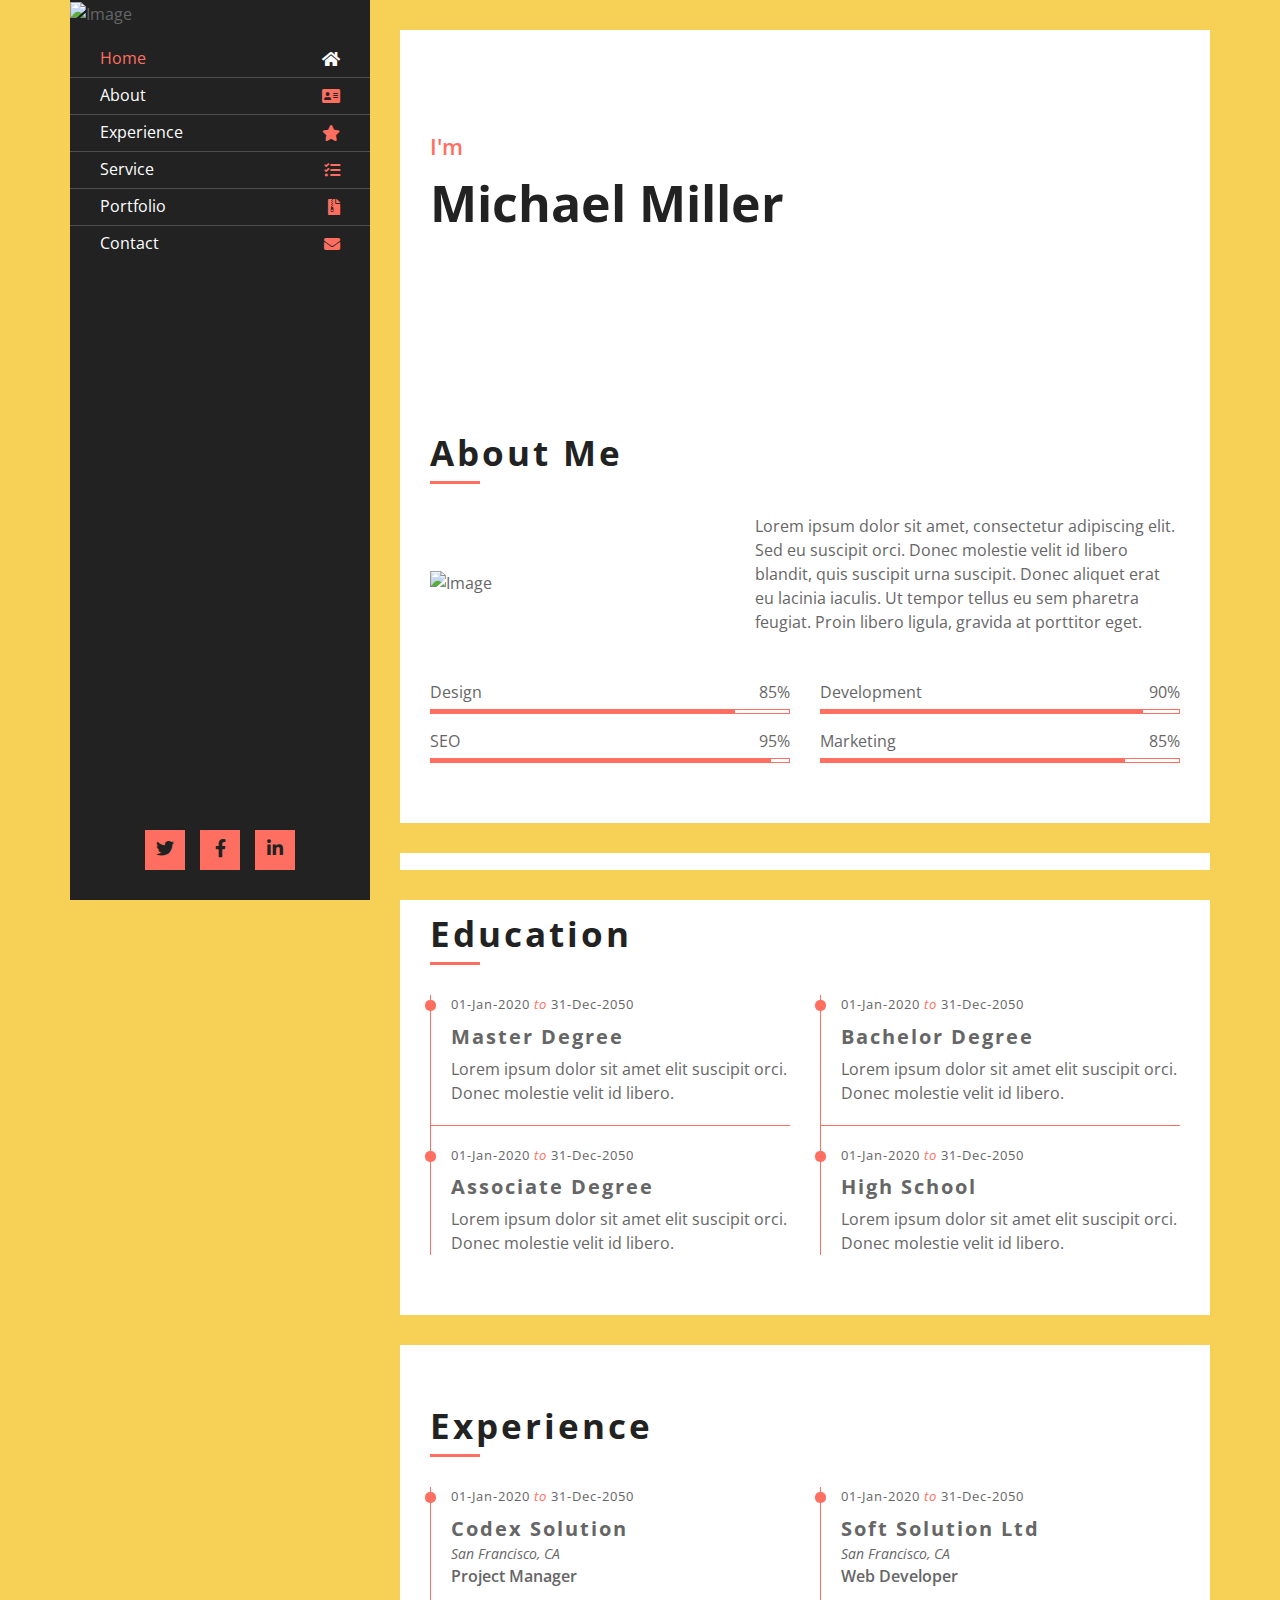
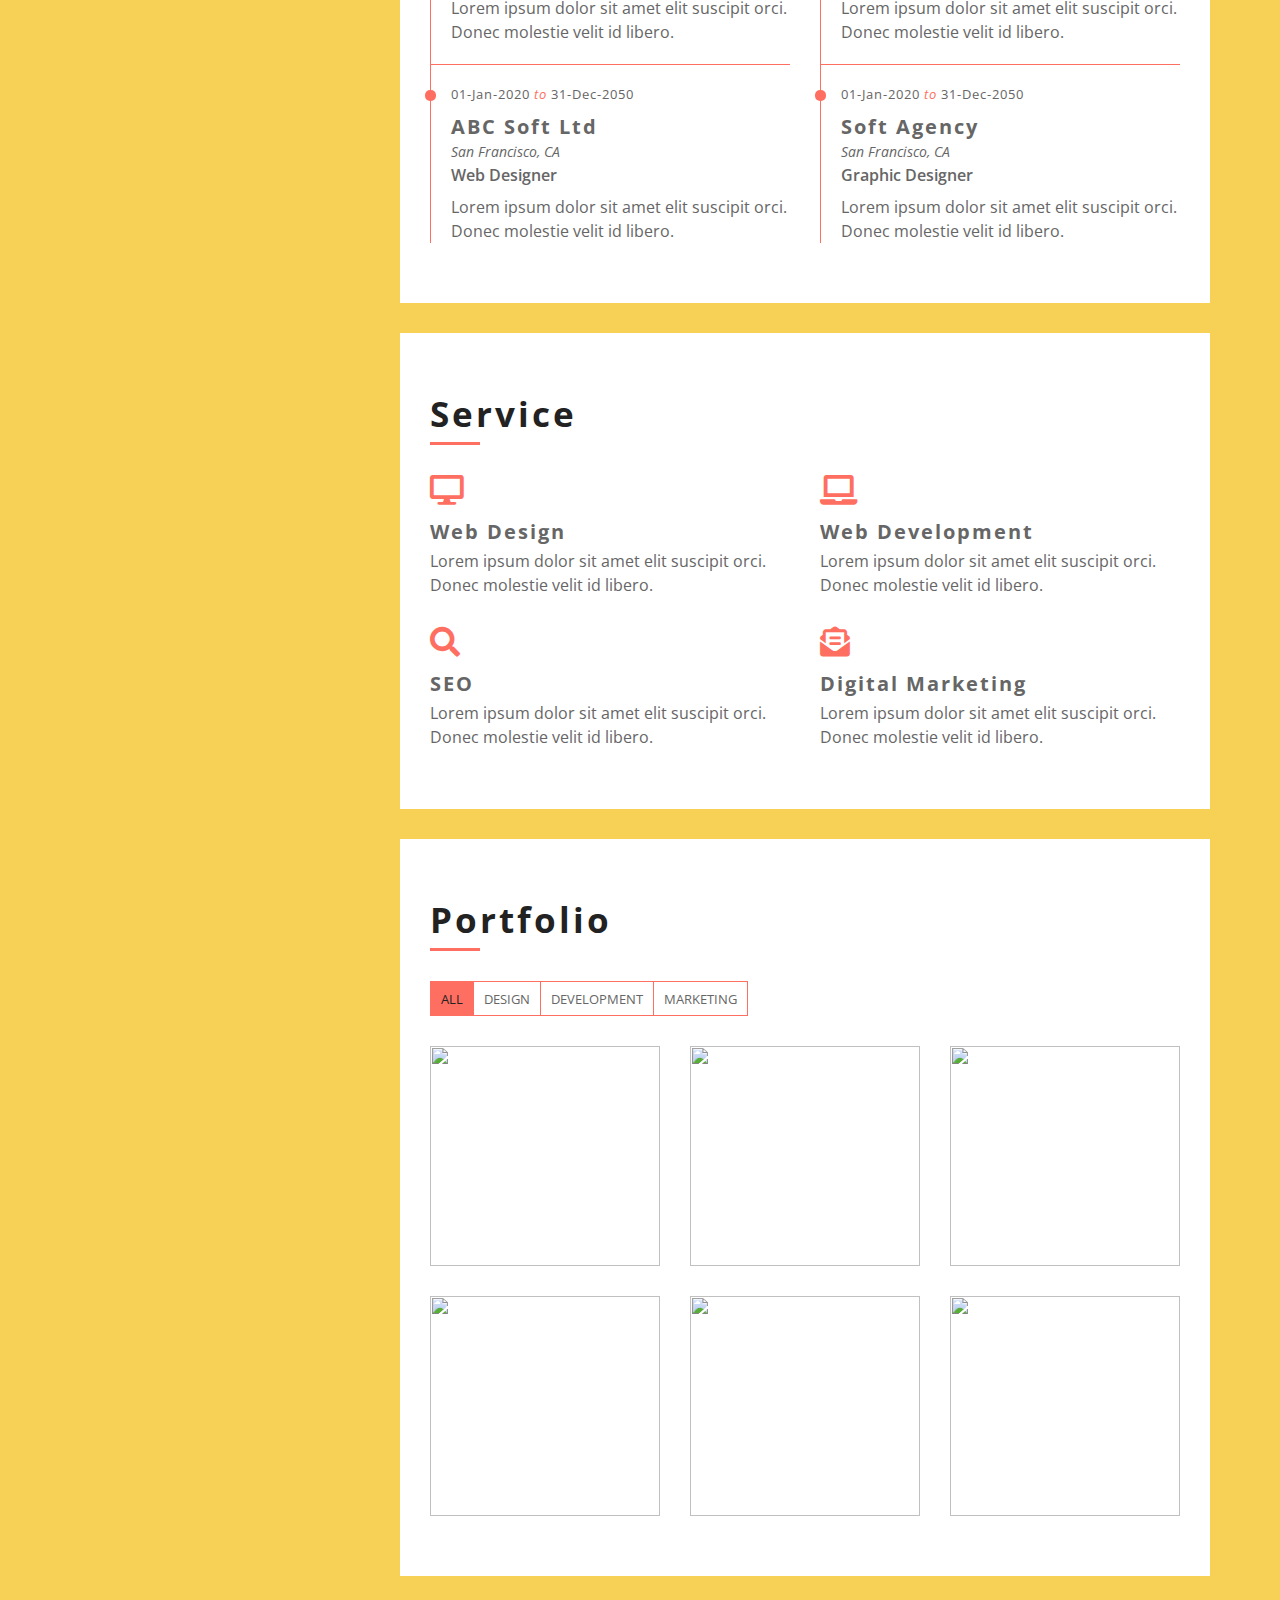
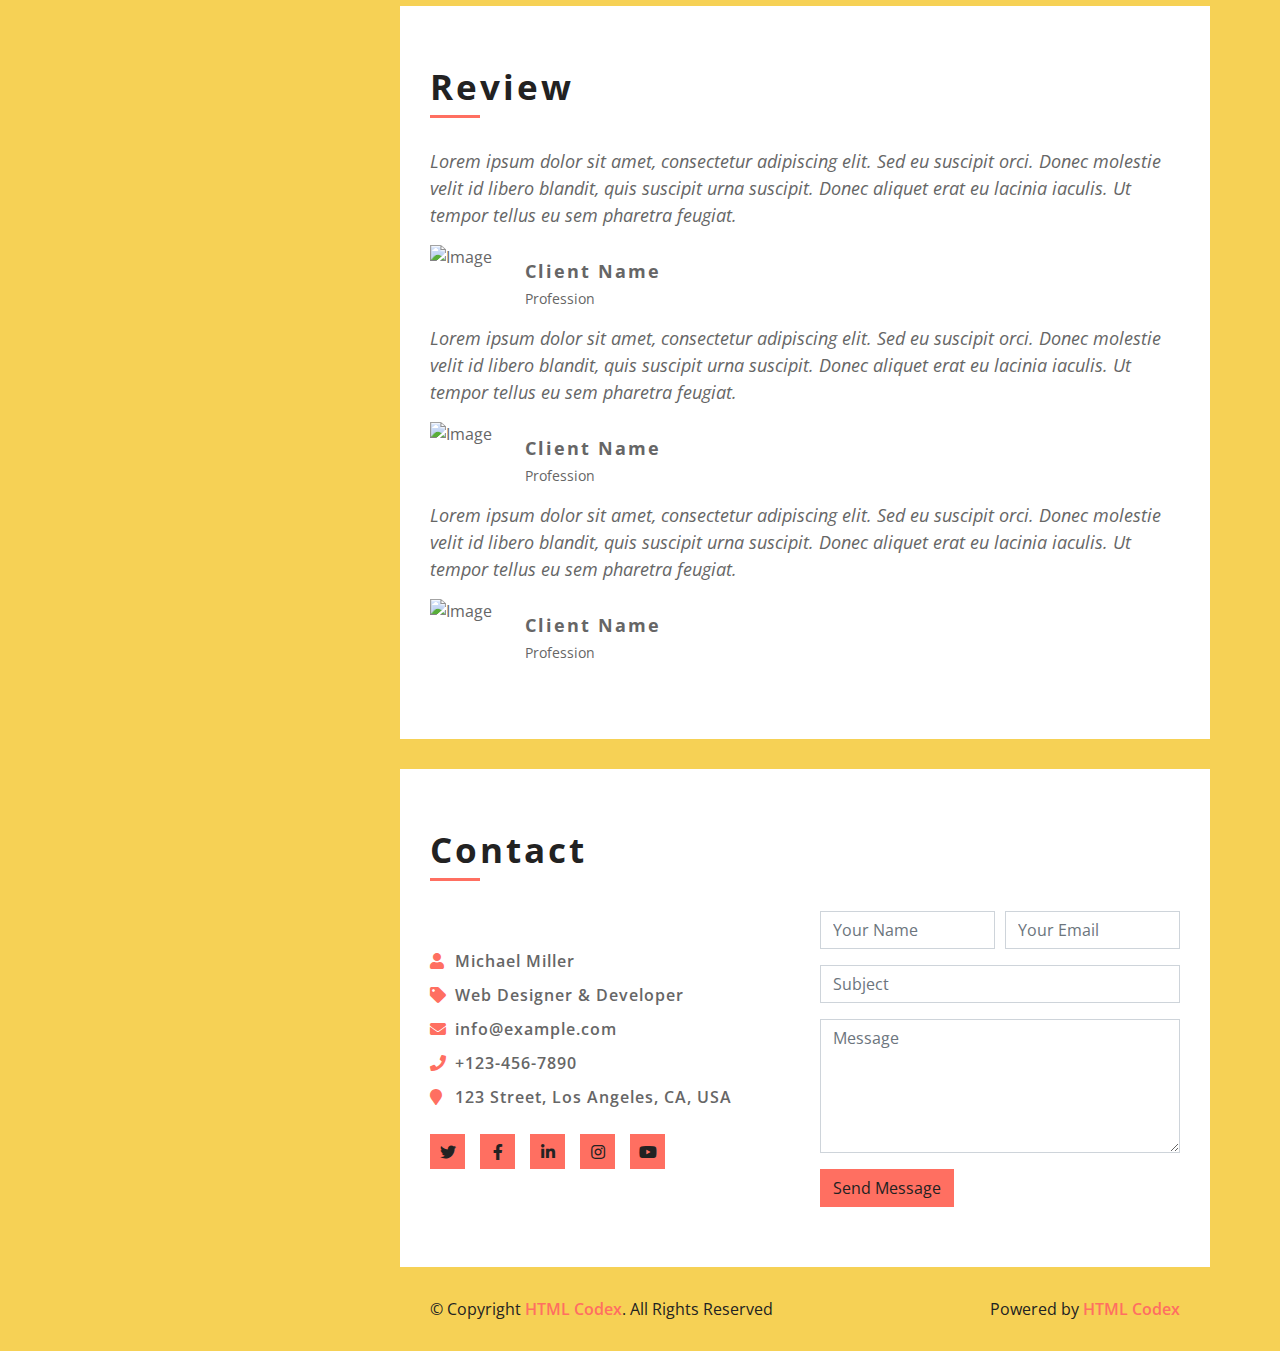
==== index.html @ 8b00ab57 "Portfolio" ====
<!DOCTYPE html>
<html lang="en">
    <head>
        <meta charset="utf-8">
        <title>Resume Website Template Free Download</title>
        <meta content="width=device-width, initial-scale=1.0" name="viewport">
        <meta content="Resume Website Template Free Download" name="keywords">
        <meta content="Resume Website Template Free Download" name="description">

        <!-- Favicon -->
        <link href="img/favicon.ico" rel="icon">

        <!-- Google Fonts -->
        <link href="https://fonts.googleapis.com/css2?family=Open+Sans:300;400;600;700;800&display=swap" rel="stylesheet">

        <!-- CSS Libraries -->
        <link href="https://stackpath.bootstrapcdn.com/bootstrap/4.4.1/css/bootstrap.min.css" rel="stylesheet">
        <link href="https://cdnjs.cloudflare.com/ajax/libs/font-awesome/5.10.0/css/all.min.css" rel="stylesheet">
        <link href="lib/slick/slick.css" rel="stylesheet">
        <link href="lib/slick/slick-theme.css" rel="stylesheet">
        <link href="lib/lightbox/css/lightbox.min.css" rel="stylesheet">

        <!-- Template Stylesheet -->
        <link href="portfolio.css" rel="stylesheet">
    </head>

    <body data-spy="scroll" data-target=".navbar" data-offset="51">
        <div class="wrapper">
            <div class="sidebar">
                <div class="sidebar-header">
                    <img src="img/profile.jpg" alt="Image">
                </div>
                <div class="sidebar-content">
                    <nav class="navbar navbar-expand-md bg-dark navbar-dark">
                        <a href="#" class="navbar-brand">Navigation</a>
                        <button type="button" class="navbar-toggler" data-toggle="collapse" data-target="#navbarCollapse">
                            <span class="navbar-toggler-icon"></span>
                        </button>
                        <div class="collapse navbar-collapse" id="navbarCollapse">
                            <ul class="nav navbar-nav">
                                <li class="nav-item">
                                    <a class="nav-link" href="#header">Home<i class="fa fa-home"></i></a>
                                </li>
                                <li class="nav-item">
                                    <a class="nav-link" href="#about">About<i class="fa fa-address-card"></i></a>
                                </li>
                                <li class="nav-item">
                                    <a class="nav-link" href="#experience">Experience<i class="fa fa-star"></i></a>
                                </li>
                                <li class="nav-item">
                                    <a class="nav-link" href="#service">Service<i class="fa fa-tasks"></i></a>
                                </li>
                                <li class="nav-item">
                                    <a class="nav-link" href="#portfolio">Portfolio<i class="fa fa-file-archive"></i></a>
                                </li>
                                <li class="nav-item">
                                    <a class="nav-link" href="#contact">Contact<i class="fa fa-envelope"></i></a>
                                </li>
                            </ul>
                        </div>
                    </nav>
                </div>
                <div class="sidebar-footer">
                    <a href="#"><i class="fab fa-twitter"></i></a>
                    <a href="#"><i class="fab fa-facebook-f"></i></a>
                    <a href="#"><i class="fab fa-linkedin-in"></i></a>
                </div>
            </div>
            <div class="content">
                <!-- Header Start -->
                <div class="header" id="header">
                    <div class="content-inner">
                        <p>I'm</p>
                        <h1>Michael Miller</h1>
                        <h2></h2>
                        <div class="typed-text">Web Designer, Web Developer, Front End Developer, Apps Developer, Graphic Designer</div>
                    </div>
                </div>
                <!-- Header End -->
                
                <!-- Large Button Start -->
              
                <!-- Large Button End -->
                
                <!-- About Start -->
                <div class="about" id="about">
                    <div class="content-inner">
                        <div class="content-header">
                            <h2>About Me</h2>
                        </div>
                        <div class="row align-items-center">
                            <div class="col-md-6 col-lg-5">
                                <img src="img/about.jpg" alt="Image">
                            </div>
                            <div class="col-md-6 col-lg-7">
                                <p>
                                    Lorem ipsum dolor sit amet, consectetur adipiscing elit. Sed eu suscipit orci. Donec molestie velit id libero blandit, quis suscipit urna suscipit. Donec aliquet erat eu lacinia iaculis. Ut tempor tellus eu sem pharetra feugiat. Proin libero ligula, gravida at porttitor eget.
                                </p>
                            </div>
                        </div>
                        <div class="row">
                            <div class="col-md-6">
                                <div class="skills">
                                    <div class="skill-name">
    <p>Design</p><p>85%</p>
</div>
<div class="progress">
    <div class="progress-bar" role="progressbar" aria-valuenow="85" aria-valuemin="0" aria-valuemax="100" style="width: 85%"></div>
</div>
<div class="skill-name">
    <p>SEO</p><p>95%</p>
</div>
<div class="progress">
    <div class="progress-bar" role="progressbar" aria-valuenow="95" aria-valuemin="0" aria-valuemax="100" style="width: 95%"></div>
</div>
                                </div>
                            </div>
                            <div class="col-md-6">
                                <div class="skills">
                                    <div class="skill-name">
    <p>Development</p><p>90%</p>
</div>
<div class="progress">
    <div class="progress-bar" role="progressbar" aria-valuenow="90" aria-valuemin="0" aria-valuemax="100" style="width: 90%"></div>
</div>
<div class="skill-name">
    <p>Marketing</p><p>85%</p>
</div>
<div class="progress">
    <div class="progress-bar" role="progressbar" aria-valuenow="85" aria-valuemin="0" aria-valuemax="100" style="width: 85%"></div>
</div>
                                </div>
                            </div>
                        </div>
                    </div>
                </div>
                <!-- About End -->
                
                <!-- Education Start -->
                <div class="education" id="education">
                    <div class="content-inner">
                        <div class="content-header">
                            <h2>Education</h2>
                        </div>
                        <div class="row align-items-center">
                            <div class="col-md-6">
                                <div class="edu-col">
                                    <span>01-Jan-2020 <i>to</i> 31-Dec-2050</span>
                                    <h3>Master Degree</h3>
                                    <p>Lorem ipsum dolor sit amet elit suscipit orci. Donec molestie velit id libero.</p>
                                </div>
                            </div>
                            <div class="col-md-6">
                                <div class="edu-col">
                                    <span>01-Jan-2020 <i>to</i> 31-Dec-2050</span>
                                    <h3>Bachelor Degree</h3>
                                    <p>Lorem ipsum dolor sit amet elit suscipit orci. Donec molestie velit id libero.</p>
                                </div>
                            </div>
                            <div class="col-md-6">
                                <div class="edu-col">
                                    <span>01-Jan-2020 <i>to</i> 31-Dec-2050</span>
                                    <h3>Associate Degree</h3>
                                    <p>Lorem ipsum dolor sit amet elit suscipit orci. Donec molestie velit id libero.</p>
                                </div>
                            </div>
                            <div class="col-md-6">
                                <div class="edu-col">
                                    <span>01-Jan-2020 <i>to</i> 31-Dec-2050</span>
                                    <h3>High School</h3>
                                    <p>Lorem ipsum dolor sit amet elit suscipit orci. Donec molestie velit id libero.</p>
                                </div>
                            </div>
                        </div>
                    </div>
                </div>
                <!-- Education Start -->
                
                <!-- Experience Start -->
                <div class="experience" id="experience">
                    <div class="content-inner">
                        <div class="content-header">
                            <h2>Experience</h2>
                        </div>
                        <div class="row align-items-center">
                            <div class="col-md-6">
                                <div class="exp-col">
                                    <span>01-Jan-2020 <i>to</i> 31-Dec-2050</span>
                                    <h3>Codex Solution</h3>
                                    <h4>San Francisco, CA</h4>
                                    <h5>Project Manager</h5>
                                    <p>Lorem ipsum dolor sit amet elit suscipit orci. Donec molestie velit id libero.</p>
                                </div>
                            </div>
                            <div class="col-md-6">
                                <div class="exp-col">
                                    <span>01-Jan-2020 <i>to</i> 31-Dec-2050</span>
                                    <h3>Soft Solution Ltd</h3>
                                    <h4>San Francisco, CA</h4>
                                    <h5>Web Developer</h5>
                                    <p>Lorem ipsum dolor sit amet elit suscipit orci. Donec molestie velit id libero.</p>
                                </div>
                            </div>
                            <div class="col-md-6">
                                <div class="exp-col">
                                    <span>01-Jan-2020 <i>to</i> 31-Dec-2050</span>
                                    <h3>ABC Soft Ltd</h3>
                                    <h4>San Francisco, CA</h4>
                                    <h5>Web Designer</h5>
                                    <p>Lorem ipsum dolor sit amet elit suscipit orci. Donec molestie velit id libero.</p>
                                </div>
                            </div>
                            <div class="col-md-6">
                                <div class="exp-col">
                                    <span>01-Jan-2020 <i>to</i> 31-Dec-2050</span>
                                    <h3>Soft Agency</h3>
                                    <h4>San Francisco, CA</h4>
                                    <h5>Graphic Designer</h5>
                                    <p>Lorem ipsum dolor sit amet elit suscipit orci. Donec molestie velit id libero.</p>
                                </div>
                            </div>
                        </div>
                    </div>
                </div>
                <!-- Experience Start -->
                
                <!-- Service Start -->
                <div class="service" id="service">
                    <div class="content-inner">
                        <div class="content-header">
                            <h2>Service</h2>
                        </div>
                        <div class="row align-items-center">
                            <div class="col-md-6">
                                <div class="srv-col">
                                    <i class="fa fa-desktop"></i>
                                    <h3>Web Design</h3>
                                    <p>Lorem ipsum dolor sit amet elit suscipit orci. Donec molestie velit id libero.</p>
                                </div>
                            </div>
                            <div class="col-md-6">
                                <div class="srv-col">
                                    <i class="fa fa-laptop"></i>
                                    <h3>Web Development</h3>
                                    <p>Lorem ipsum dolor sit amet elit suscipit orci. Donec molestie velit id libero.</p>
                                </div>
                            </div>
                            <div class="col-md-6">
                                <div class="srv-col">
                                    <i class="fa fa-search"></i>
                                    <h3>SEO</h3>
                                    <p>Lorem ipsum dolor sit amet elit suscipit orci. Donec molestie velit id libero.</p>
                                </div>
                            </div>
                            <div class="col-md-6">
                                <div class="srv-col">
                                    <i class="fa fa-envelope-open-text"></i>
                                    <h3>Digital Marketing</h3>
                                    <p>Lorem ipsum dolor sit amet elit suscipit orci. Donec molestie velit id libero.</p>
                                </div>
                            </div>
                        </div>
                    </div>
                </div>
                <!-- Service Start -->
                
                <!-- Portfolio Start -->
                <div class="portfolio" id="portfolio">
                    <div class="content-inner">
                        <div class="content-header">
                            <h2>Portfolio</h2>
                        </div>
                        <div class="row">
                            <div class="col-lg-12">
                                <ul id="portfolio-flters">
                                    <li data-filter="*" class="filter-active">All</li>
                                    <li data-filter=".web-des">Design</li>
                                    <li data-filter=".web-dev">Development</li>
                                    <li data-filter=".dig-mar">Marketing</li>
                                </ul>
                            </div>
                        </div>
                        <div class="row portfolio-container">
                            <div class="col-lg-4 col-md-6 portfolio-item web-des">
                                <div class="portfolio-wrap">
                                    <figure>
                                        <img src="img/portfolio-1.jpg" class="img-fluid" alt="">
                                        <a href="img/portfolio-1.jpg" data-lightbox="portfolio" data-title="Project Name" class="link-preview" title="Preview"><i class="fa fa-eye"></i></a>
                                        <a href="#" class="link-details" title="More Details"><i class="fa fa-link"></i></a>
                                        <a class="portfolio-title" href="#">Project Name <span>Web Design</span></a>
                                    </figure>
                                </div>
                            </div>

                            <div class="col-lg-4 col-md-6 portfolio-item web-des">
                                <div class="portfolio-wrap">
                                    <figure>
                                        <img src="img/portfolio-2.jpg" class="img-fluid" alt="">
                                        <a href="img/portfolio-2.jpg" class="link-preview" data-lightbox="portfolio" data-title="Project Name" title="Preview"><i class="fa fa-eye"></i></a>
                                        <a href="#" class="link-details" title="More Details"><i class="fa fa-link"></i></a>
                                        <a class="portfolio-title" href="#">Project Name <span>Web Design</span></a>
                                    </figure>
                                </div>
                            </div>

                            <div class="col-lg-4 col-md-6 portfolio-item web-dev">
                                <div class="portfolio-wrap">
                                    <figure>
                                        <img src="img/portfolio-3.jpg" class="img-fluid" alt="">
                                        <a href="img/portfolio-3.jpg" class="link-preview" data-lightbox="portfolio" data-title="Project Name" title="Preview"><i class="fa fa-eye"></i></a>
                                        <a href="#" class="link-details" title="More Details"><i class="fa fa-link"></i></a>
                                        <a class="portfolio-title" href="#">Project Name <span>Web Development</span></a>
                                    </figure>
                                </div>
                            </div>

                            <div class="col-lg-4 col-md-6 portfolio-item web-dev">
                                <div class="portfolio-wrap">
                                    <figure>
                                        <img src="img/portfolio-4.jpg" class="img-fluid" alt="">
                                        <a href="img/portfolio-4.jpg" class="link-preview" data-lightbox="portfolio" data-title="Project Name" title="Preview"><i class="fa fa-eye"></i></a>
                                        <a href="#" class="link-details" title="More Details"><i class="fa fa-link"></i></a>
                                        <a class="portfolio-title" href="#">Project Name <span>Web Development</span></a>
                                    </figure>
                                </div>
                            </div>

                            <div class="col-lg-4 col-md-6 portfolio-item dig-mar">
                                <div class="portfolio-wrap">
                                    <figure>
                                        <img src="img/portfolio-5.jpg" class="img-fluid" alt="">
                                        <a href="img/portfolio-5.jpg" class="link-preview" data-lightbox="portfolio" data-title="Project Name" title="Preview"><i class="fa fa-eye"></i></a>
                                        <a href="#" class="link-details" title="More Details"><i class="fa fa-link"></i></a>
                                        <a class="portfolio-title" href="#">Project Name <span>Digital Marketing</span></a>
                                    </figure>
                                </div>
                            </div>

                            <div class="col-lg-4 col-md-6 portfolio-item dig-mar">
                                <div class="portfolio-wrap">
                                    <figure>
                                        <img src="img/portfolio-6.jpg" class="img-fluid" alt="">
                                        <a href="img/portfolio-6.jpg" class="link-preview" data-lightbox="portfolio" data-title="Project Name" title="Preview"><i class="fa fa-eye"></i></a>
                                        <a href="#" class="link-details" title="More Details"><i class="fa fa-link"></i></a>
                                        <a class="portfolio-title" href="#">Project Name <span>Digital Marketing</span></a>
                                    </figure>
                                </div>
                            </div>
                        </div>
                    </div>
                </div>
                <!-- Portfolio Start -->
                
                <!-- Review Start -->
                <div class="review" id="review">
                    <div class="content-inner">
                        <div class="content-header">
                            <h2>Review</h2>
                        </div>
                        <div class="row align-items-center review-slider">
                            <div class="col-md-12">
                                <div class="review-slider-item">
                                    <div class="review-text">
                                        <p>
                                            Lorem ipsum dolor sit amet, consectetur adipiscing elit. Sed eu suscipit orci. Donec molestie velit id libero blandit, quis suscipit urna suscipit. Donec aliquet erat eu lacinia iaculis. Ut tempor tellus eu sem pharetra feugiat.
                                        </p>
                                    </div>
                                    <div class="review-img">
                                        <img src="img/review-1.jpg" alt="Image">
                                        <div class="review-name">
                                            <h3>Client Name</h3>
                                            <p>Profession</p>
                                        </div>
                                    </div>
                                </div>
                            </div>
                            <div class="col-md-12">
                                <div class="review-slider-item">
                                    <div class="review-text">
                                        <p>
                                            Lorem ipsum dolor sit amet, consectetur adipiscing elit. Sed eu suscipit orci. Donec molestie velit id libero blandit, quis suscipit urna suscipit. Donec aliquet erat eu lacinia iaculis. Ut tempor tellus eu sem pharetra feugiat.
                                        </p>
                                    </div>
                                    <div class="review-img">
                                        <img src="img/review-2.jpg" alt="Image">
                                        <div class="review-name">
                                            <h3>Client Name</h3>
                                            <p>Profession</p>
                                        </div>
                                    </div>
                                </div>
                            </div>
                            <div class="col-md-12">
                                <div class="review-slider-item">
                                    <div class="review-text">
                                        <p>
                                            Lorem ipsum dolor sit amet, consectetur adipiscing elit. Sed eu suscipit orci. Donec molestie velit id libero blandit, quis suscipit urna suscipit. Donec aliquet erat eu lacinia iaculis. Ut tempor tellus eu sem pharetra feugiat.
                                        </p>
                                    </div>
                                    <div class="review-img">
                                        <img src="img/review-3.jpg" alt="Image">
                                        <div class="review-name">
                                            <h3>Client Name</h3>
                                            <p>Profession</p>
                                        </div>
                                    </div>
                                </div>
                            </div>
                        </div>
                    </div>
                </div>
                <!-- Review End -->
                
                <!-- Contact Start -->
                <div class="contact" id="contact">
                    <div class="content-inner">
                        <div class="content-header">
                            <h2>Contact</h2>
                        </div>
                        <div class="row align-items-center">
                            <div class="col-md-6">
                                <div class="contact-info">
                                    <p><i class="fa fa-user"></i>Michael Miller</p>
                                    <p><i class="fa fa-tag"></i>Web Designer & Developer</p>
                                    <p><i class="fa fa-envelope"></i><a href="mailto:info@example.com">info@example.com</a></p>
                                    <p><i class="fa fa-phone"></i><a href="tel:+1234567890">+123-456-7890</a></p>
                                    <p><i class="fa fa-map-marker"></i>123 Street, Los Angeles, CA, USA</p>
                                    <div class="social">
                                        <a class="btn" href=""><i class="fab fa-twitter"></i></a>
                                        <a class="btn" href=""><i class="fab fa-facebook-f"></i></a>
                                        <a class="btn" href=""><i class="fab fa-linkedin-in"></i></a>
                                        <a class="btn" href=""><i class="fab fa-instagram"></i></a>
                                        <a class="btn" href=""><i class="fab fa-youtube"></i></a>
                                    </div>
                                </div>
                            </div>
                            <div class="col-md-6">
                                <div class="form">
                                    <form>
                                        <div class="form-row">
                                            <div class="form-group col-md-6">
                                                <input type="text" class="form-control" placeholder="Your Name" />
                                            </div>
                                            <div class="form-group col-md-6">
                                                <input type="email" class="form-control" placeholder="Your Email" />
                                            </div>
                                        </div>
                                        <div class="form-group">
                                            <input type="text" class="form-control" placeholder="Subject" />
                                        </div>
                                        <div class="form-group">
                                            <textarea class="form-control" rows="5" placeholder="Message"></textarea>
                                        </div>
                                        <div><button class="btn" type="submit">Send Message</button></div>
                                    </form>
                                </div>
                            </div>
                        </div>
                    </div>
                </div>
                <!-- Contact End -->
                
                <!-- Footer Start -->
                <div class="footer">
                    <div class="content-inner">
                        <div class="row align-items-center">
                            <div class="col-md-6">
                                <p>&copy; Copyright <a href="https://htmlcodex.com">HTML Codex</a>. All Rights Reserved</p>
                            </div>
                            <div class="col-md-6">
                                <p>Powered by <a href="https://htmlcodex.com">HTML Codex</a></p>
                            </div>
                        </div>
                    </div>
                </div>
                <!-- Footer Start -->
            </div>
        </div>
        
        <!-- Back to Top -->
        <a href="#" class="back-to-top"><i class="fa fa-angle-double-up"></i></a>
        
        <!-- JavaScript Libraries -->
        <script src="https://code.jquery.com/jquery-3.4.1.min.js"></script>
        <script src="https://stackpath.bootstrapcdn.com/bootstrap/4.4.1/js/bootstrap.bundle.min.js"></script>
        <script src="lib/easing/easing.min.js"></script>
        <script src="lib/slick/slick.min.js"></script>
        <script src="lib/typed/typed.min.js"></script>
        <script src="lib/waypoints/waypoints.min.js"></script>
        <script src="lib/isotope/isotope.pkgd.min.js"></script>
        <script src="lib/lightbox/js/lightbox.min.js"></script>
        
        <!-- Template Javascript -->
        <script src="portfolio.js"></script>
    </body>
</html>
---- portfolio.css ----
/**********************************/
/********** General CSS ***********/
/**********************************/
body {
    color: #666666;
    background: #F6D155;
    font-family: 'Open Sans', sans-serif;
}

a {
    color: #222222;
    transition: all .3s;
}

a:hover,
a:active,
a:focus {
    color: #FF6F61;
    outline: none;
    text-decoration: none;
}

.btn:focus {
    box-shadow: none;
}


/**********************************/
/****** Layout with Sidebar *******/
/**********************************/
.wrapper {
    position: relative;
    margin: 0 auto;
    width: 100%;
    max-width: 1140px;
}

.wrapper .sidebar {
    position: relative;
    width: 100%;
    float: left;
    background: #222222;
}

.wrapper .content {
    position: relative;
    width: 100%;
    padding: 15px;
    float: left;
    background: #F6D155;
}

.wrapper .sidebar-header,
.wrapper .sidebar-footer {
    display: none;
}

.navbar {
    padding: 15px;
    background: #222222 !important;
}

.navbar-expand-md .navbar-nav .nav-item {
    width: 100%;
    border-top: 1px solid rgba(255, 255, 255, .2);
}

.navbar-expand-md .navbar-nav .nav-item:first-child{
    border-top: none;
}

.navbar-expand-md .navbar-nav .nav-link {
    color: #ffffff;
    padding: 5px 15px 7px 15px;
    transition: all .3s;
}

.navbar-expand-md .navbar-nav .nav-link i {
    color: #FF6F61;
    float: right;
    padding-top: 5px;
    transition: all .3s;
}

.navbar-expand-md .navbar-nav .nav-link:hover,
.navbar-expand-md .navbar-nav .nav-link.active {
    color: #FF6F61;
}

.navbar-expand-md .navbar-nav .nav-link:hover i,
.navbar-expand-md .navbar-nav .nav-link.active i{
    color: #ffffff;
}


.wrapper .sidebar,
.wrapper .content {
    -webkit-transition: margin 200ms ease-out;
    -moz-transition: margin 200ms ease-out;
    -o-transition: margin 200ms ease-out;
    transition: margin 200ms ease-out;
}

@media (min-width: 768px) {
    .wrapper .content {
        padding: 30px 0px 30px 30px;
    }
    
    .wrapper .content::before,
    .wrapper .content::after {
        position: fixed;
        content: "";
        width: 100%;
        height: 30px;
        background: #F6D155;
        z-index: 1;
    }
    
    .wrapper .content::before {
        top: 0;
    }
    
    .wrapper .content::after {
        bottom: 0;
    }
    
    .wrapper .sidebar {
        position: fixed;
        width: 300px;
        height: 100%;
        margin-left: -250px;
        float: left;
        overflow: auto;
        scrollbar-width: thin;
        scrollbar-color: gray;
        z-index: 2;
    }

    .wrapper .sidebar:hover {
        margin-left: 0px;
    }
    
    .wrapper .content {
        position: relative;
        width: calc(100% - 50px);
        margin-left: 50px;
        float: right;
    }
    
    .wrapper .sidebar:hover  .sidebar-header {
        position: relative;
        display: block;
        width: 100%;
    }

    .wrapper .sidebar .sidebar-header img {
        width: 100%;
        height: auto;
    }
    
    .navbar-brand {
        display: none;
    }
    
    .navbar {
        padding: 15px 0;
        flex-direction: column;
    }
    
    .wrapper .sidebar:hover .navbar-expand-md .navbar-nav .nav-link {
        padding: 5px 30px 7px 30px;
    }
    
    .wrapper .sidebar::-webkit-scrollbar {
        width: 7px;
    }

    .wrapper .sidebar::-webkit-scrollbar-track {
        -webkit-box-shadow: inset 0 0 6px rgba(0,0,0,0.1);
    }

    .wrapper .sidebar::-webkit-scrollbar-thumb {
        background-color: darkgrey;
        outline: 1px solid slategrey;
        border-radius: 7px
    }
    
    .navbar-brand {
        display: none;
    }
    
    .sidebar .sidebar-footer {
        width: 300px;
        position: fixed;
        bottom: 0;
        padding: 15px;
        font-size: 0;
        text-align: center;
        background: #222222;
    }
    
    .sidebar .sidebar-footer a {
        display: inline-block;
        width: 40px;
        height: 40px;
        padding: 5px 0;
        margin: 0 15px 15px 0;
        text-align: center;
        font-size: 18px;
        color: #222222;
        background: #FF6F61;
    }
    
    .sidebar .sidebar-footer a:last-child {
        margin-right: 0;
    }
    
    .sidebar .sidebar-footer a:hover {
        color: #FF6F61;
        background: #ffffff;
    }
    
    .sidebar:hover .sidebar-footer {
        display: block;
    }
}

@media (min-width: 992px) {
    .wrapper .sidebar {
        margin: 0;
    }

    .wrapper .content {
        width: calc(100% - 300px);
        margin-left: 300px;
    }

    .sidebar .sidebar-header {
        position: relative;
        display: block;
        width: 100%;
    }
    
    .navbar-expand-md .navbar-nav .nav-link {
        padding: 5px 30px 7px 30px;
    }
    
    .sidebar .sidebar-footer {
        display: block;
    }
}

@media (max-width: 1140px) {
    .wrapper .content {
        padding: 30px;
    }
}

@media (max-width: 576px) {
    .wrapper .content {
        padding: 15px;
    }
}


/**********************************/
/******** Back to Top CSS *********/
/**********************************/
.back-to-top {
    position: fixed;
    display: none;
    width: 30px;
    height: 30px;
    text-align: center;
    line-height: 1;
    font-size: 30px;
    right: 30px;
    bottom: 30px;
    transition: background 0.5s;
    z-index: 11;
}

.back-to-top i {
    color: #222222;
}

.back-to-top i:hover {
    color: #FF6F61;
}

.back-to-top {
    -webkit-animation: action 1s infinite  alternate;
    animation: action 1s infinite  alternate;
}

@-webkit-keyframes action {
    0% { transform: translateY(0); }
    100% { transform: translateY(-15px); }
}

@keyframes action {
    0% { transform: translateY(0); }
    100% { transform: translateY(-15px); }
}


/**********************************/
/*********** Header CSS ***********/
/**********************************/
.header {
    position: relative;
    background: #ffffff;
}

.header .content-inner {
    padding: 100px 30px;
    background: url(../img/profile.png) right bottom no-repeat;
    background-size: contain;
}

.header p {
    color: #FF6F61;
    font-size: 22px;
    font-weight: 600;
    margin-bottom: 10px;
}

.header h1 {
    color: #222222;
    font-size: 50px;
    font-weight: 700;
}

.header h2 {
    display: inline-block;
    margin: 0;
    height: 25px;
    font-size: 25px;
}

.header .typed-text {
    display: none;
}

.header .typed-cursor {
    font-size: 25px;
    font-weight: 300;
    color: #222222;
}

.large-btn .content-inner {
    font-size: 0;
    border-bottom: 30px solid #F6D155;
}

.large-btn .btn {
    position: relative;
    width: 50%;
    padding: 15px 0;
    color: #FF6F61;
    font-size: 20px;
    background: #222222;
    border-radius: 0;
}

.large-btn .btn:last-child {
    color: #222222;
    background: #FF6F61;
}

.large-btn .btn i {
    margin-right: 8px;
}

.large-btn .btn::after {
    position: absolute;
    content: "";
    width: 0;
    height: 100%;
    top: 0;
    left: 0;
    transition: all .3s;
}

.large-btn .btn:hover::after {
    width: 100%;
    background: rgba(255, 255, 255, .1);
}


/**********************************/
/******* Content Header CSS *******/
/**********************************/
.content-header {
    position: relative;
    width: 100%;
    margin-bottom: 30px;
    padding-bottom: 10px;
}

.content-header h2 {
    color: #222222;
    font-size: 35px;
    font-weight: 700;
    letter-spacing: 3px;
    margin: 0;
}

.content-header::after {
    content: '';
    position: absolute;
    display: block;
    width: 50px;
    height: 3px;
    bottom: 0;
    left: 0;
    background: #FF6F61;
}


/**********************************/
/*********** About CSS ************/
/**********************************/
.about {
    position: relative;
    padding: 60px 30px;
    background: #ffffff;
    border-bottom: 30px solid #F6D155;
}


.about img {
    width: 100%;
    height: auto;
}

@media(max-width: 767.98px) {
    .about img {
        margin-bottom: 15px;
    }
}

.about .btn {
    border-radius: 0;
    color: #222222;
    background: #FF6F61;
    transition: all .3s;
}

.about .btn:hover {
    color: #FF6F61;
    background: #222222;
}

.about .skills {
    padding-top: 15px;
}

.about .skill-name {
    margin-top: 15px;
}

.about .skill-name p {
    display: inline-block;
    margin-bottom: 5px;
    font-size: 16px;
    font-weight: 400;
}

.about .skill-name p:last-child {
    float: right;
}

.about .progress {
    height: 5px;
    border: 1px solid #FF6F61;
    border-radius: 0;
    background: #ffffff;
}

.about .progress .progress-bar {
    width: 1px;
    background: #FF6F61;
    border-radius: 0;
    transition: 1s;
}


/**********************************/
/********* Education CSS **********/
/**********************************/
.education {
    position: relative;
    padding: 60px 30px;
    background: #ffffff;
    border-bottom: 30px solid #F6D155;
}

.education .edu-col {
    position: relative;
    width: 100%;
    padding: 20px 0 20px 20px;
    border-left: 1px solid #FF6F61;
    border-bottom: 1px solid #FF6F61;
}

.education .col-md-6:first-child .edu-col {
    padding-top: 0;
}

.education .col-md-6:last-child .edu-col {
    border-bottom: none;
    padding-bottom: 0;
}

@media (min-width: 768px) {
    .education .col-md-6:nth-child(-n+2) .edu-col {
        padding-top: 0;
    }

    .education .col-md-6:last-child .edu-col,
    .education .col-md-6:nth-last-child(2) .edu-col {
        border-bottom: none;
        padding-bottom: 0;
    }
}

.education .edu-col span {
    position: relative;
    display: block;
    font-size: 13px;
    letter-spacing: 1px;
    margin-bottom: 10px;
}

.education .edu-col span::before {
    position: absolute;
    content: "";
    width: 11px;
    height: 11px;
    background: #FF6F61;
    top: 5px;
    left: -26px;
    border-radius: 5px;
}

.education .edu-col span i {
    color: #FF6F61;
}

.education .edu-col h3 {
    font-size: 20px;
    font-weight: 700;
    letter-spacing: 2px;
}

.education .edu-col p {
    margin: 0;
}


/**********************************/
/********* Experience CSS *********/
/**********************************/
.experience {
    position: relative;
    padding: 60px 30px;
    background: #ffffff;
    border-bottom: 30px solid #F6D155;
}

.experience .exp-col {
    position: relative;
    width: 100%;
    padding: 20px 0 20px 20px;
    border-left: 1px solid #FF6F61;
    border-bottom: 1px solid #FF6F61;
}

.experience .col-md-6:first-child .exp-col {
    padding-top: 0;
}

.experience .col-md-6:last-child .exp-col {
    border-bottom: none;
    padding-bottom: 0;
}

@media (min-width: 768px) {
    .experience .col-md-6:nth-child(-n+2) .exp-col {
        padding-top: 0;
    }

    .experience .col-md-6:last-child .exp-col,
    .experience .col-md-6:nth-last-child(2) .exp-col {
        border-bottom: none;
        padding-bottom: 0;
    }
}

.experience .exp-col span {
    position: relative;
    display: block;
    font-size: 13px;
    letter-spacing: 1px;
    margin-bottom: 10px;
}

.experience .exp-col span::before {
    position: absolute;
    content: "";
    width: 11px;
    height: 11px;
    background: #FF6F61;
    top: 5px;
    left: -26px;
    border-radius: 5px;
}

.experience .exp-col span i {
    color: #FF6F61;
}

.experience .exp-col h3 {
    font-size: 20px;
    font-weight: 700;
    letter-spacing: 2px;
    margin-bottom: 5px;
}

.experience .exp-col h4 {
    font-size: 14px;
    font-weight: 400;
    font-style: italic;
    margin-bottom: 5px;
}

.experience .exp-col h5 {
    font-size: 16px;
    font-weight: 600;
    margin-bottom: 10px;
}

.experience .exp-col p {
    margin: 0;
}


/**********************************/
/*********** Service CSS **********/
/**********************************/
.service {
    position: relative;
    padding: 60px 30px 30px 30px;
    background: #ffffff;
    border-bottom: 30px solid #F6D155;
}

.service .srv-col {
    position: relative;
    width: 100%;
    margin-bottom: 30px;
}

.service .srv-col i {
    font-size: 30px;
    color: #FF6F61;
    margin-bottom: 15px;
}

.service .srv-col h3 {
    font-size: 20px;
    font-weight: 700;
    letter-spacing: 2px;
    margin-bottom: 5px;
}

.experience .exp-col h4 {
    font-size: 14px;
    font-weight: 400;
    font-style: italic;
    margin-bottom: 5px;
}

.experience .exp-col h5 {
    font-size: 16px;
    font-weight: 600;
    margin-bottom: 10px;
}

.experience .exp-col p {
    margin: 0;
}


/**********************************/
/********** Portfolio CSS *********/
/**********************************/
.portfolio {
    position: relative;
    padding: 60px 30px 30px 30px;
    background: #ffffff;
    border-bottom: 30px solid #F6D155;
}

.portfolio #portfolio-flters {
    padding: 0;
    margin: -15px 0 30px 0;
    list-style: none;
    font-size: 0;
}

.portfolio #portfolio-flters li {
    cursor: pointer;
    margin: 15px -1px 0 0;
    display: inline-block;
    height: 35px;
    padding: 10px;
    color: #666666;
    font-size: 13px;
    line-height: 15px;
    text-transform: uppercase;
    border: 1px solid #FF6F61;
    background: #ffffff;
    transition: all 0.3s ease-in-out;
}

.portfolio #portfolio-flters li:hover,
.portfolio #portfolio-flters li.filter-active {
    background: #FF6F61;
    color: #222222;
}

.portfolio .portfolio-item {
    position: relative;
    height: 250px;
    overflow: hidden;
}

.portfolio .portfolio-item figure {
    background: #ffffff;
    overflow: hidden;
    height: 220px;
    position: relative;
    border-radius: 0;
    margin: 0; 
}

.portfolio .portfolio-item figure img {
    width: 100%; 
    height: 100%; 
    object-fit: cover; 
}

.portfolio .portfolio-item figure:hover img {
    opacity: 0.3;
    transition: 0.3s;
}

.portfolio .portfolio-item figure .link-preview,
.portfolio .portfolio-item figure .link-details,
.portfolio .portfolio-item figure .portfolio-title {
    position: absolute;
    display: inline-block;
    opacity: 0;
    line-height: 1;
    text-align: center;
    width: 45px;
    height: 35px;
    background: #FF6F61;
    transition: 0.2s linear;
}

.portfolio .portfolio-item figure .link-preview i,
.portfolio .portfolio-item figure .link-details i {
    color: #222222;
    padding-top: 10px;
    font-size: 16px;
}

.portfolio .portfolio-item figure .link-preview:hover,
.portfolio .portfolio-item figure .link-details:hover {
    background: #222222;
}

.portfolio .portfolio-item figure .link-preview:hover i,
.portfolio .portfolio-item figure .link-details:hover i {
    color: #FF6F61;
}

.portfolio .portfolio-item figure .link-preview {
    left: 50%;
    top: calc(25% - 18px);
}

.portfolio .portfolio-item figure .link-details {
    right: 50%;
    top: calc(25% - 18px);
}

.portfolio .portfolio-item figure .portfolio-title {
    margin: 0;
    width: 100%;
    height: 50%;
    left: 0;
    right: 0;
    top: 100%;
    padding: 30px 10px;
    color: #222222;
    font-size: 16px;
    font-weight: 600;
    background: rgba(255, 111, 97, .5);
    border-radius: 0;
}

.portfolio .portfolio-item figure .portfolio-title:hover {
    text-decoration: none;
}

.portfolio .portfolio-item figure .portfolio-title span {
    display: block;
    margin-top: 10px;
    font-family: 'Open Sans', sans-serif;
    font-size: 13px;
    font-weight: 300;
}

.portfolio .portfolio-item figure:hover .link-preview {
    opacity: 1;
    left: calc(50% - 61px);
}

.portfolio .portfolio-item figure:hover .link-details {
    opacity: 1;
    right: calc(50% - 61px);
}

.portfolio .portfolio-item figure:hover .portfolio-title {
    opacity: 1;
    top: 50%;
}


/**********************************/
/*********** Review CSS ***********/
/**********************************/
.review {
    position: relative;
    background: #ffffff;
    border-bottom: 30px solid #F6D155;
}

.review .content-inner {
    position: relative;
    padding: 60px 30px;
    background: url(../img/quote.png) right bottom no-repeat;
}

.review .review-text p {
    font-size: 18px;
    font-style: italic;
}

.review .review-img {
    display: flex;
    align-items: center;
}

.review .review-img img {
    width: 80px; 
    height: 80px; 
    object-fit: cover;
    margin-right: 15px;
}

.review .review-name h3 {
    font-size: 18px;
    font-weight: 700;
    letter-spacing: 2px;
    margin-bottom: 5px;
}

.review .review-name p {
    font-size: 14px;
    margin-bottom: 0;
}

.review .review-text .ratting {
    margin-bottom: 5px;
}

.review .review-text .ratting i {
    color: #FF6F61;
    font-size: 14px;
}

.review .slick-slider:hover .slick-prev {
    left: 30px;
}

.review .slick-slider:hover .slick-next {
    right: 30px;
}

.review-slider .slick-prev,
.review-slider .slick-next {
    width: 35px;
    height: 35px;
    z-index: 1;
    opacity: 0;
    transition: .5s;
    background: rgba(255, 111, 97, .7);
}

.review-slider .slick-prev {
    left: 55px;
}

.review-slider .slick-next {
    right: 55px;
}

.review-slider.slick-slider:hover .slick-prev {
    left: 15px;
    opacity: 1;
}

.review-slider.slick-slider:hover .slick-next {
    right: 15px;
    opacity: 1;
}

.review-slider .slick-prev:hover,
.review-slider .slick-prev:focus,
.review-slider .slick-next:hover,
.review-slider .slick-next:focus {
    background: rgba(0, 0, 0, .7);
}

.review-slider .slick-prev:hover::before,
.review-slider .slick-prev:focus::before,
.review-slider .slick-next:hover::before,
.review-slider .slick-next:focus::before {
    color: #FF6F61;
}

.review-slider .slick-prev::before,
.review-slider .slick-next::before {
    font-family: "Font Awesome 5 Free";
    font-weight: 900;
    font-size: 18px;
    color: #ffffff;
}

.review-slider .slick-prev::before {
    content: "\f104";
}

.review-slider .slick-next::before {
    content: "\f105";
}

.review-slider .slick-dots {
    bottom: 15px;
}

.review-slider .slick-dots li button:before {
    color: #ffffff;
    font-size: 15px;
}

.review-slider .slick-dots li.slick-active button:before {
    color: #FF6F61;
}

.review-slider.slick-slider {
    margin-bottom: 0;
}


/**********************************/
/*********** Contact CSS ***********/
/**********************************/
.contact {
    position: relative;
    padding: 60px 30px 30px 30px;
    background: #ffffff;
}

.contact .contact-info {
    position: relative;
    width: 100%;
    margin-bottom: 30px;
}

.contact .contact-info p {
    font-size: 16px;
    font-weight: 600;
    letter-spacing: 1px;
    margin-bottom: 10px;
}

.contact .contact-info p i {
    width: 25px;
    color: #FF6F61;
}

.contact .contact-info p a {
    color: #666666;
}

.contact .contact-info p a:hover {
    color: #FF6F61;
    text-decoration: none;
}

.contact .social {
    font-size: 0;
}

.contact .social a {
    width: 35px;
    height: 35px;
    padding: 5px 0;
    color: #222222;
    background: #FF6F61;
    border-radius: 0;
    margin-top: 15px;
    margin-right: 15px;
    transition: all .3s;
}

.contact .social a:last-child {
    margin-right: 0;
}

.contact .social a:hover {
    color: #FF6F61;
    background: #222222;
}

.contact .form {
    position: relative;
    width: 100%;
    margin-bottom: 30px;
}

.contact .form .form-control {
    border-radius: 0;
}

.contact .form .form-control:focus {
    box-shadow: none;
    border-color: #FF6F61;
}

.contact .form .btn {
    color: #222222;
    background: #FF6F61;
    border-radius: 0;
    transition: all .3s;
}

.contact .form .btn:hover {
    color: #FF6F61;
    background: #222222;
}


/**********************************/
/*********** Footer CSS ***********/
/**********************************/
.footer {
    position: relative;
    width: 100%;
    padding: 30px 30px 0 30px;
    background: #F6D155;
}

.footer .col-md-6:last-child {
    text-align: right;
}

@media(max-width: 767.98px) {
    .footer .col-md-6,
    .footer .col-md-6:last-child{
        text-align: center;
    }
}

.footer p {
    color: #222222;
    margin: 0;
}

.footer a {
    color: #FF6F61;
    font-weight: 600;
}

.footer a:hover {
    color: #222222;
}
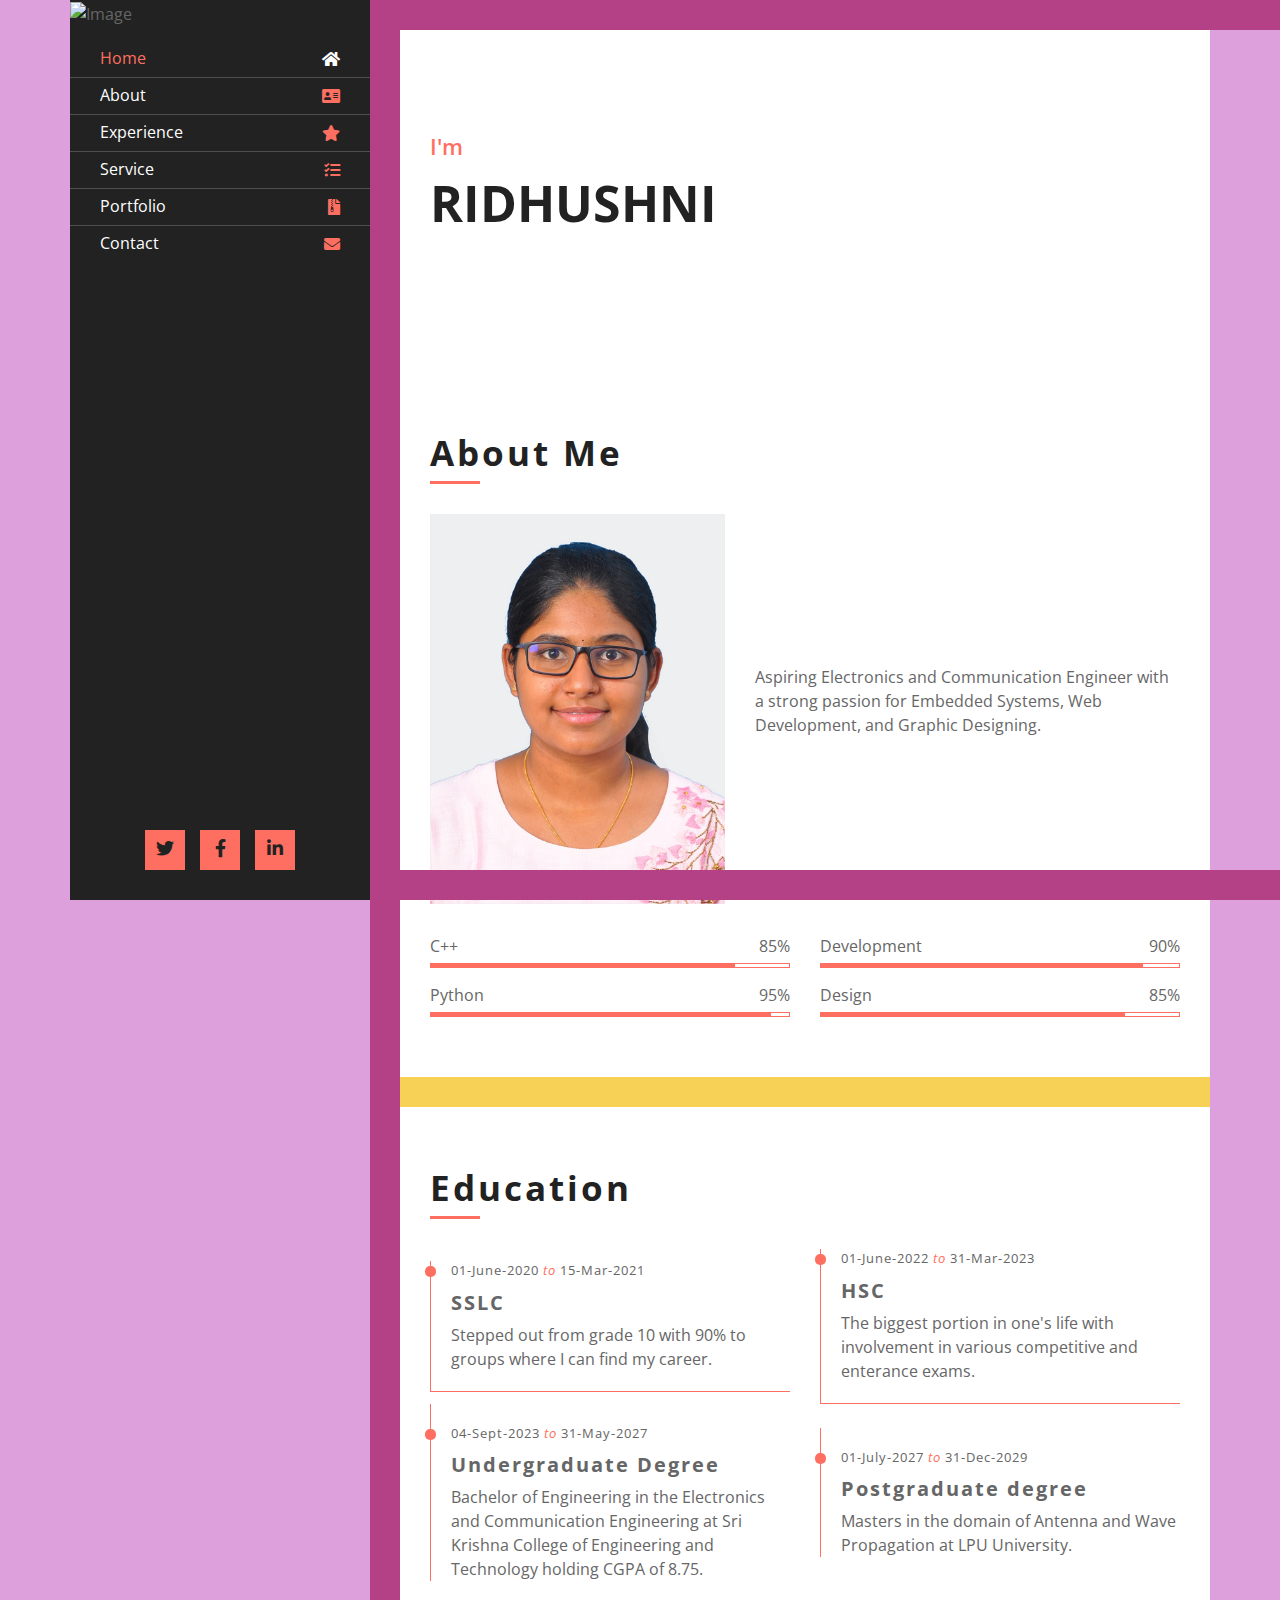
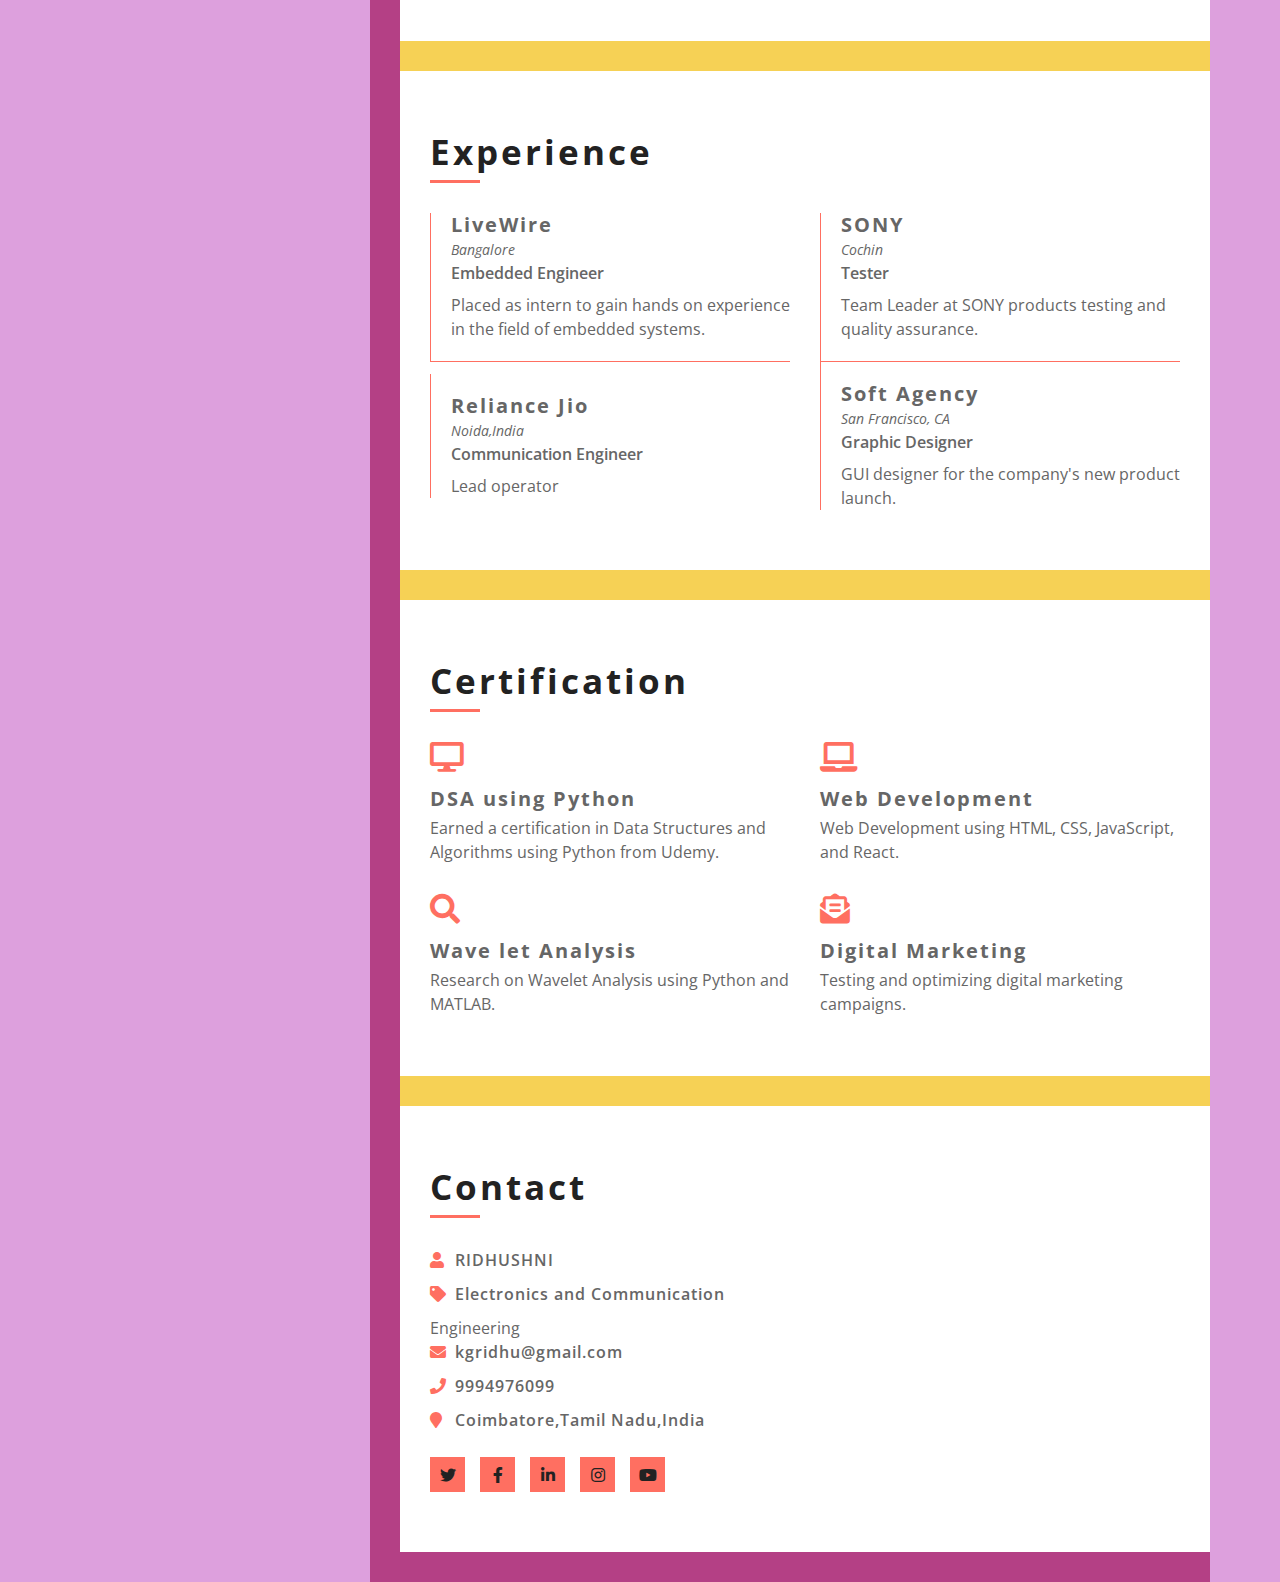
==== commit 69f99c17: "Portfolio" ====
--- a/index.html
+++ b/index.html
@@ -21,14 +21,14 @@
         <link href="lib/lightbox/css/lightbox.min.css" rel="stylesheet">
 
         <!-- Template Stylesheet -->
-        <link href="portfolio.css" rel="stylesheet">
+        <link href="index.css" rel="stylesheet">
     </head>
 
     <body data-spy="scroll" data-target=".navbar" data-offset="51">
         <div class="wrapper">
             <div class="sidebar">
                 <div class="sidebar-header">
-                    <img src="img/profile.jpg" alt="Image">
+                    <img src="https://in.images.search.yahoo.com/images/view;_ylt=AwrPqHhxQZpnOEQuZSS9HAx.;_ylu=c2VjA3NyBHNsawNpbWcEb2lkAzVmZjAyMTliN2QzMmYwMDQ5MmFjMjBjN2ZlM2FjYjVkBGdwb3MDMTgEaXQDYmluZw--?back=https%3A%2F%2Fin.images.search.yahoo.com%2Fsearch%2Fimages%3Fp%3Dbackground%2Bimages%26type%3DE210IN714G0%26fr%3Dmcafee%26fr2%3Dpiv-web%26tab%3Dorganic%26ri%3D18&w=2600&h=1728&imgurl=www.pixelstalk.net%2Fwp-content%2Fuploads%2F2016%2F07%2FBackground-Beautiful-Nature-Images-HD.jpg&rurl=https%3A%2F%2Fwww.pixelstalk.net%2F1080p-hd-image-nature%2F&size=2001KB&p=background+images&oid=5ff0219b7d32f00492ac20c7fe3acb5d&fr2=piv-web&fr=mcafee&tt=1080p+HD+Image+Nature+Free+Download&b=0&ni=21&no=18&ts=&tab=organic&sigr=_8C6ieqpoz8J&sigb=42gQKi8I_h_u&sigi=CnoaPf9U45n9&sigt=wwvO0IQqkXNR&.crumb=WtK4SAuQRyB&fr=mcafee&fr2=piv-web&type=E210IN714G0" alt="Image">
                 </div>
                 <div class="sidebar-content">
                     <nav class="navbar navbar-expand-md bg-dark navbar-dark">
@@ -71,9 +71,9 @@
                 <div class="header" id="header">
                     <div class="content-inner">
                         <p>I'm</p>
-                        <h1>Michael Miller</h1>
+                        <h1>RIDHUSHNI</h1>
                         <h2></h2>
-                        <div class="typed-text">Web Designer, Web Developer, Front End Developer, Apps Developer, Graphic Designer</div>
+                        <div class="typed-text">Embedded Engineer, Web Designer, Front End Developer, Graphic Designer</div>
                     </div>
                 </div>
                 <!-- Header End -->
@@ -90,11 +90,12 @@
                         </div>
                         <div class="row align-items-center">
                             <div class="col-md-6 col-lg-5">
-                                <img src="img/about.jpg" alt="Image">
+                                <img src="me.jpg" alt="Image">
                             </div>
                             <div class="col-md-6 col-lg-7">
                                 <p>
-                                    Lorem ipsum dolor sit amet, consectetur adipiscing elit. Sed eu suscipit orci. Donec molestie velit id libero blandit, quis suscipit urna suscipit. Donec aliquet erat eu lacinia iaculis. Ut tempor tellus eu sem pharetra feugiat. Proin libero ligula, gravida at porttitor eget.
+                                   Aspiring Electronics and Communication Engineer with a strong passion for Embedded Systems, Web Development, and Graphic Designing. 
+                        
                                 </p>
                             </div>
                         </div>
@@ -102,13 +103,13 @@
                             <div class="col-md-6">
                                 <div class="skills">
                                     <div class="skill-name">
-    <p>Design</p><p>85%</p>
+    <p>C++</p><p>85%</p>
 </div>
 <div class="progress">
     <div class="progress-bar" role="progressbar" aria-valuenow="85" aria-valuemin="0" aria-valuemax="100" style="width: 85%"></div>
 </div>
 <div class="skill-name">
-    <p>SEO</p><p>95%</p>
+    <p>Python</p><p>95%</p>
 </div>
 <div class="progress">
     <div class="progress-bar" role="progressbar" aria-valuenow="95" aria-valuemin="0" aria-valuemax="100" style="width: 95%"></div>
@@ -124,7 +125,7 @@
     <div class="progress-bar" role="progressbar" aria-valuenow="90" aria-valuemin="0" aria-valuemax="100" style="width: 90%"></div>
 </div>
 <div class="skill-name">
-    <p>Marketing</p><p>85%</p>
+    <p>Design</p><p>85%</p>
 </div>
 <div class="progress">
     <div class="progress-bar" role="progressbar" aria-valuenow="85" aria-valuemin="0" aria-valuemax="100" style="width: 85%"></div>
@@ -145,30 +146,30 @@
                         <div class="row align-items-center">
                             <div class="col-md-6">
                                 <div class="edu-col">
-                                    <span>01-Jan-2020 <i>to</i> 31-Dec-2050</span>
-                                    <h3>Master Degree</h3>
-                                    <p>Lorem ipsum dolor sit amet elit suscipit orci. Donec molestie velit id libero.</p>
+                                    <span>01-June-2020 <i>to</i> 15-Mar-2021</span>
+                                    <h3>SSLC</h3>
+                                    <p>Stepped out from grade 10 with 90% to groups where I can find my career.</p>
                                 </div>
                             </div>
                             <div class="col-md-6">
                                 <div class="edu-col">
-                                    <span>01-Jan-2020 <i>to</i> 31-Dec-2050</span>
-                                    <h3>Bachelor Degree</h3>
-                                    <p>Lorem ipsum dolor sit amet elit suscipit orci. Donec molestie velit id libero.</p>
+                                    <span>01-June-2022 <i>to</i> 31-Mar-2023</span>
+                                    <h3>HSC</h3>
+                                    <p>The biggest portion in one's life with involvement in various competitive and enterance exams.</p>
                                 </div>
                             </div>
                             <div class="col-md-6">
                                 <div class="edu-col">
-                                    <span>01-Jan-2020 <i>to</i> 31-Dec-2050</span>
-                                    <h3>Associate Degree</h3>
-                                    <p>Lorem ipsum dolor sit amet elit suscipit orci. Donec molestie velit id libero.</p>
+                                    <span>04-Sept-2023 <i>to</i> 31-May-2027</span>
+                                    <h3>Undergraduate Degree</h3>
+                                    <p>Bachelor of Engineering in the Electronics and Communication Engineering at Sri Krishna College of Engineering and Technology holding CGPA of 8.75.</p>
                                 </div>
                             </div>
                             <div class="col-md-6">
                                 <div class="edu-col">
-                                    <span>01-Jan-2020 <i>to</i> 31-Dec-2050</span>
-                                    <h3>High School</h3>
-                                    <p>Lorem ipsum dolor sit amet elit suscipit orci. Donec molestie velit id libero.</p>
+                                    <span>01-July-2027 <i>to</i> 31-Dec-2029</span>
+                                    <h3>Postgraduate degree</h3>
+                                    <p>Masters in the domain of Antenna and Wave Propagation at LPU University.</p>
                                 </div>
                             </div>
                         </div>
@@ -185,38 +186,34 @@
                         <div class="row align-items-center">
                             <div class="col-md-6">
                                 <div class="exp-col">
-                                    <span>01-Jan-2020 <i>to</i> 31-Dec-2050</span>
-                                    <h3>Codex Solution</h3>
-                                    <h4>San Francisco, CA</h4>
-                                    <h5>Project Manager</h5>
-                                    <p>Lorem ipsum dolor sit amet elit suscipit orci. Donec molestie velit id libero.</p>
+                                    <h3>LiveWire</h3>
+                                    <h4>Bangalore</h4>
+                                    <h5>Embedded Engineer</h5>
+                                    <p>Placed as intern to gain hands on experience in the field of embedded systems.</p>
                                 </div>
                             </div>
                             <div class="col-md-6">
                                 <div class="exp-col">
-                                    <span>01-Jan-2020 <i>to</i> 31-Dec-2050</span>
-                                    <h3>Soft Solution Ltd</h3>
-                                    <h4>San Francisco, CA</h4>
-                                    <h5>Web Developer</h5>
-                                    <p>Lorem ipsum dolor sit amet elit suscipit orci. Donec molestie velit id libero.</p>
+                                    <h3>SONY</h3>
+                                    <h4>Cochin</h4>
+                                    <h5>Tester</h5>
+                                    <p>Team Leader at SONY products testing and quality assurance.</p>
                                 </div>
                             </div>
                             <div class="col-md-6">
                                 <div class="exp-col">
-                                    <span>01-Jan-2020 <i>to</i> 31-Dec-2050</span>
-                                    <h3>ABC Soft Ltd</h3>
-                                    <h4>San Francisco, CA</h4>
-                                    <h5>Web Designer</h5>
-                                    <p>Lorem ipsum dolor sit amet elit suscipit orci. Donec molestie velit id libero.</p>
+                                    <h3>Reliance Jio</h3>
+                                    <h4>Noida,India</h4>
+                                    <h5>Communication Engineer</h5>
+                                    <p>Lead operator</p>
                                 </div>
                             </div>
                             <div class="col-md-6">
                                 <div class="exp-col">
-                                    <span>01-Jan-2020 <i>to</i> 31-Dec-2050</span>
                                     <h3>Soft Agency</h3>
                                     <h4>San Francisco, CA</h4>
                                     <h5>Graphic Designer</h5>
-                                    <p>Lorem ipsum dolor sit amet elit suscipit orci. Donec molestie velit id libero.</p>
+                                    <p>GUI designer for the company's new product launch.</p>
                                 </div>
                             </div>
                         </div>
@@ -228,188 +225,41 @@
                 <div class="service" id="service">
                     <div class="content-inner">
                         <div class="content-header">
-                            <h2>Service</h2>
+                            <h2>Certification</h2>
                         </div>
                         <div class="row align-items-center">
                             <div class="col-md-6">
                                 <div class="srv-col">
                                     <i class="fa fa-desktop"></i>
-                                    <h3>Web Design</h3>
-                                    <p>Lorem ipsum dolor sit amet elit suscipit orci. Donec molestie velit id libero.</p>
+                                    <h3>DSA using Python</h3>
+                                    <p>Earned a certification in Data Structures and Algorithms using Python from Udemy.</p>
                                 </div>
                             </div>
                             <div class="col-md-6">
                                 <div class="srv-col">
                                     <i class="fa fa-laptop"></i>
                                     <h3>Web Development</h3>
-                                    <p>Lorem ipsum dolor sit amet elit suscipit orci. Donec molestie velit id libero.</p>
+                                    <p>Web Development using HTML, CSS, JavaScript, and React.</p>
                                 </div>
                             </div>
                             <div class="col-md-6">
                                 <div class="srv-col">
                                     <i class="fa fa-search"></i>
-                                    <h3>SEO</h3>
-                                    <p>Lorem ipsum dolor sit amet elit suscipit orci. Donec molestie velit id libero.</p>
+                                    <h3>Wave let Analysis</h3>
+                                    <p>Research on Wavelet Analysis using Python and MATLAB.</p>
                                 </div>
                             </div>
                             <div class="col-md-6">
                                 <div class="srv-col">
                                     <i class="fa fa-envelope-open-text"></i>
                                     <h3>Digital Marketing</h3>
-                                    <p>Lorem ipsum dolor sit amet elit suscipit orci. Donec molestie velit id libero.</p>
+                                    <p>Testing and optimizing digital marketing campaigns.</p>
                                 </div>
                             </div>
                         </div>
                     </div>
                 </div>
                 <!-- Service Start -->
-                
-                <!-- Portfolio Start -->
-                <div class="portfolio" id="portfolio">
-                    <div class="content-inner">
-                        <div class="content-header">
-                            <h2>Portfolio</h2>
-                        </div>
-                        <div class="row">
-                            <div class="col-lg-12">
-                                <ul id="portfolio-flters">
-                                    <li data-filter="*" class="filter-active">All</li>
-                                    <li data-filter=".web-des">Design</li>
-                                    <li data-filter=".web-dev">Development</li>
-                                    <li data-filter=".dig-mar">Marketing</li>
-                                </ul>
-                            </div>
-                        </div>
-                        <div class="row portfolio-container">
-                            <div class="col-lg-4 col-md-6 portfolio-item web-des">
-                                <div class="portfolio-wrap">
-                                    <figure>
-                                        <img src="img/portfolio-1.jpg" class="img-fluid" alt="">
-                                        <a href="img/portfolio-1.jpg" data-lightbox="portfolio" data-title="Project Name" class="link-preview" title="Preview"><i class="fa fa-eye"></i></a>
-                                        <a href="#" class="link-details" title="More Details"><i class="fa fa-link"></i></a>
-                                        <a class="portfolio-title" href="#">Project Name <span>Web Design</span></a>
-                                    </figure>
-                                </div>
-                            </div>
-
-                            <div class="col-lg-4 col-md-6 portfolio-item web-des">
-                                <div class="portfolio-wrap">
-                                    <figure>
-                                        <img src="img/portfolio-2.jpg" class="img-fluid" alt="">
-                                        <a href="img/portfolio-2.jpg" class="link-preview" data-lightbox="portfolio" data-title="Project Name" title="Preview"><i class="fa fa-eye"></i></a>
-                                        <a href="#" class="link-details" title="More Details"><i class="fa fa-link"></i></a>
-                                        <a class="portfolio-title" href="#">Project Name <span>Web Design</span></a>
-                                    </figure>
-                                </div>
-                            </div>
-
-                            <div class="col-lg-4 col-md-6 portfolio-item web-dev">
-                                <div class="portfolio-wrap">
-                                    <figure>
-                                        <img src="img/portfolio-3.jpg" class="img-fluid" alt="">
-                                        <a href="img/portfolio-3.jpg" class="link-preview" data-lightbox="portfolio" data-title="Project Name" title="Preview"><i class="fa fa-eye"></i></a>
-                                        <a href="#" class="link-details" title="More Details"><i class="fa fa-link"></i></a>
-                                        <a class="portfolio-title" href="#">Project Name <span>Web Development</span></a>
-                                    </figure>
-                                </div>
-                            </div>
-
-                            <div class="col-lg-4 col-md-6 portfolio-item web-dev">
-                                <div class="portfolio-wrap">
-                                    <figure>
-                                        <img src="img/portfolio-4.jpg" class="img-fluid" alt="">
-                                        <a href="img/portfolio-4.jpg" class="link-preview" data-lightbox="portfolio" data-title="Project Name" title="Preview"><i class="fa fa-eye"></i></a>
-                                        <a href="#" class="link-details" title="More Details"><i class="fa fa-link"></i></a>
-                                        <a class="portfolio-title" href="#">Project Name <span>Web Development</span></a>
-                                    </figure>
-                                </div>
-                            </div>
-
-                            <div class="col-lg-4 col-md-6 portfolio-item dig-mar">
-                                <div class="portfolio-wrap">
-                                    <figure>
-                                        <img src="img/portfolio-5.jpg" class="img-fluid" alt="">
-                                        <a href="img/portfolio-5.jpg" class="link-preview" data-lightbox="portfolio" data-title="Project Name" title="Preview"><i class="fa fa-eye"></i></a>
-                                        <a href="#" class="link-details" title="More Details"><i class="fa fa-link"></i></a>
-                                        <a class="portfolio-title" href="#">Project Name <span>Digital Marketing</span></a>
-                                    </figure>
-                                </div>
-                            </div>
-
-                            <div class="col-lg-4 col-md-6 portfolio-item dig-mar">
-                                <div class="portfolio-wrap">
-                                    <figure>
-                                        <img src="img/portfolio-6.jpg" class="img-fluid" alt="">
-                                        <a href="img/portfolio-6.jpg" class="link-preview" data-lightbox="portfolio" data-title="Project Name" title="Preview"><i class="fa fa-eye"></i></a>
-                                        <a href="#" class="link-details" title="More Details"><i class="fa fa-link"></i></a>
-                                        <a class="portfolio-title" href="#">Project Name <span>Digital Marketing</span></a>
-                                    </figure>
-                                </div>
-                            </div>
-                        </div>
-                    </div>
-                </div>
-                <!-- Portfolio Start -->
-                
-                <!-- Review Start -->
-                <div class="review" id="review">
-                    <div class="content-inner">
-                        <div class="content-header">
-                            <h2>Review</h2>
-                        </div>
-                        <div class="row align-items-center review-slider">
-                            <div class="col-md-12">
-                                <div class="review-slider-item">
-                                    <div class="review-text">
-                                        <p>
-                                            Lorem ipsum dolor sit amet, consectetur adipiscing elit. Sed eu suscipit orci. Donec molestie velit id libero blandit, quis suscipit urna suscipit. Donec aliquet erat eu lacinia iaculis. Ut tempor tellus eu sem pharetra feugiat.
-                                        </p>
-                                    </div>
-                                    <div class="review-img">
-                                        <img src="img/review-1.jpg" alt="Image">
-                                        <div class="review-name">
-                                            <h3>Client Name</h3>
-                                            <p>Profession</p>
-                                        </div>
-                                    </div>
-                                </div>
-                            </div>
-                            <div class="col-md-12">
-                                <div class="review-slider-item">
-                                    <div class="review-text">
-                                        <p>
-                                            Lorem ipsum dolor sit amet, consectetur adipiscing elit. Sed eu suscipit orci. Donec molestie velit id libero blandit, quis suscipit urna suscipit. Donec aliquet erat eu lacinia iaculis. Ut tempor tellus eu sem pharetra feugiat.
-                                        </p>
-                                    </div>
-                                    <div class="review-img">
-                                        <img src="img/review-2.jpg" alt="Image">
-                                        <div class="review-name">
-                                            <h3>Client Name</h3>
-                                            <p>Profession</p>
-                                        </div>
-                                    </div>
-                                </div>
-                            </div>
-                            <div class="col-md-12">
-                                <div class="review-slider-item">
-                                    <div class="review-text">
-                                        <p>
-                                            Lorem ipsum dolor sit amet, consectetur adipiscing elit. Sed eu suscipit orci. Donec molestie velit id libero blandit, quis suscipit urna suscipit. Donec aliquet erat eu lacinia iaculis. Ut tempor tellus eu sem pharetra feugiat.
-                                        </p>
-                                    </div>
-                                    <div class="review-img">
-                                        <img src="img/review-3.jpg" alt="Image">
-                                        <div class="review-name">
-                                            <h3>Client Name</h3>
-                                            <p>Profession</p>
-                                        </div>
-                                    </div>
-                                </div>
-                            </div>
-                        </div>
-                    </div>
-                </div>
-                <!-- Review End -->
                 
                 <!-- Contact Start -->
                 <div class="contact" id="contact">
@@ -420,11 +270,11 @@
                         <div class="row align-items-center">
                             <div class="col-md-6">
                                 <div class="contact-info">
-                                    <p><i class="fa fa-user"></i>Michael Miller</p>
-                                    <p><i class="fa fa-tag"></i>Web Designer & Developer</p>
-                                    <p><i class="fa fa-envelope"></i><a href="mailto:info@example.com">info@example.com</a></p>
-                                    <p><i class="fa fa-phone"></i><a href="tel:+1234567890">+123-456-7890</a></p>
-                                    <p><i class="fa fa-map-marker"></i>123 Street, Los Angeles, CA, USA</p>
+                                    <p><i class="fa fa-user"></i>RIDHUSHNI</p>
+                                    <p><i class="fa fa-tag"></i>Electronics and Communication</p> Engineering
+                                    <p><i class="fa fa-envelope"></i><a href="kgridhu@gmail.com">kgridhu@gmail.com</a></p>
+                                    <p><i class="fa fa-phone"></i><a href="tel:+1234567890">9994976099</a></p>
+                                    <p><i class="fa fa-map-marker"></i>Coimbatore,Tamil Nadu,India</p> 
                                     <div class="social">
                                         <a class="btn" href=""><i class="fab fa-twitter"></i></a>
                                         <a class="btn" href=""><i class="fab fa-facebook-f"></i></a>
@@ -434,46 +284,13 @@
                                     </div>
                                 </div>
                             </div>
-                            <div class="col-md-6">
-                                <div class="form">
-                                    <form>
-                                        <div class="form-row">
-                                            <div class="form-group col-md-6">
-                                                <input type="text" class="form-control" placeholder="Your Name" />
-                                            </div>
-                                            <div class="form-group col-md-6">
-                                                <input type="email" class="form-control" placeholder="Your Email" />
-                                            </div>
-                                        </div>
-                                        <div class="form-group">
-                                            <input type="text" class="form-control" placeholder="Subject" />
-                                        </div>
-                                        <div class="form-group">
-                                            <textarea class="form-control" rows="5" placeholder="Message"></textarea>
-                                        </div>
-                                        <div><button class="btn" type="submit">Send Message</button></div>
-                                    </form>
-                                </div>
+                            
                             </div>
                         </div>
                     </div>
                 </div>
                 <!-- Contact End -->
-                
-                <!-- Footer Start -->
-                <div class="footer">
-                    <div class="content-inner">
-                        <div class="row align-items-center">
-                            <div class="col-md-6">
-                                <p>&copy; Copyright <a href="https://htmlcodex.com">HTML Codex</a>. All Rights Reserved</p>
-                            </div>
-                            <div class="col-md-6">
-                                <p>Powered by <a href="https://htmlcodex.com">HTML Codex</a></p>
-                            </div>
-                        </div>
-                    </div>
-                </div>
-                <!-- Footer Start -->
+               
             </div>
         </div>
         
@@ -491,6 +308,6 @@
         <script src="lib/lightbox/js/lightbox.min.js"></script>
         
         <!-- Template Javascript -->
-        <script src="portfolio.js"></script>
+        <script src="index.js"></script>
     </body>
 </html>
--- a/index.css
+++ b/index.css
@@ -0,0 +1,1104 @@
+/**********************************/
+/********** General CSS ***********/
+/**********************************/
+body {
+    color: #666666;
+    background:plum;
+    font-family: 'Open Sans', sans-serif;
+}
+
+a {
+    color: #222222;
+    transition: all .3s;
+}
+
+a:hover,
+a:active,
+a:focus {
+    color: #FF6F61;
+    outline: none;
+    text-decoration: none;
+}
+
+.btn:focus {
+    box-shadow: none;
+}
+
+
+/**********************************/
+/****** Layout with Sidebar *******/
+/**********************************/
+.wrapper {
+    position: relative;
+    margin: 0 auto;
+    width: 100%;
+    max-width: 1140px;
+}
+
+.wrapper .sidebar {
+    position: relative;
+    width: 100%;
+    float: left;
+    background: #222222;
+}
+
+.wrapper .content {
+    position: relative;
+    width: 100%;
+    padding: 15px;
+    float: left;
+    background: #b44085;
+}
+
+.wrapper .sidebar-header,
+.wrapper .sidebar-footer {
+    display: none;
+}
+
+.navbar {
+    padding: 15px;
+    background: #222222 !important;
+}
+
+.navbar-expand-md .navbar-nav .nav-item {
+    width: 100%;
+    border-top: 1px solid rgba(255, 255, 255, .2);
+}
+
+.navbar-expand-md .navbar-nav .nav-item:first-child{
+    border-top: none;
+}
+
+.navbar-expand-md .navbar-nav .nav-link {
+    color: #ffffff;
+    padding: 5px 15px 7px 15px;
+    transition: all .3s;
+}
+
+.navbar-expand-md .navbar-nav .nav-link i {
+    color: #FF6F61;
+    float: right;
+    padding-top: 5px;
+    transition: all .3s;
+}
+
+.navbar-expand-md .navbar-nav .nav-link:hover,
+.navbar-expand-md .navbar-nav .nav-link.active {
+    color: #FF6F61;
+}
+
+.navbar-expand-md .navbar-nav .nav-link:hover i,
+.navbar-expand-md .navbar-nav .nav-link.active i{
+    color: #ffffff;
+}
+
+
+.wrapper .sidebar,
+.wrapper .content {
+    -webkit-transition: margin 200ms ease-out;
+    -moz-transition: margin 200ms ease-out;
+    -o-transition: margin 200ms ease-out;
+    transition: margin 200ms ease-out;
+}
+
+@media (min-width: 768px) {
+    .wrapper .content {
+        padding: 30px 0px 30px 30px;
+    }
+    
+    .wrapper .content::before,
+    .wrapper .content::after {
+        position: fixed;
+        content: "";
+        width: 100%;
+        height: 30px;
+        background: #b44085;
+        z-index: 1;
+    }
+    
+    .wrapper .content::before {
+        top: 0;
+    }
+    
+    .wrapper .content::after {
+        bottom: 0;
+    }
+    
+    .wrapper .sidebar {
+        position: fixed;
+        width: 300px;
+        height: 100%;
+        margin-left: -250px;
+        float: left;
+        overflow: auto;
+        scrollbar-width: thin;
+        scrollbar-color: gray;
+        z-index: 2;
+    }
+
+    .wrapper .sidebar:hover {
+        margin-left: 0px;
+    }
+    
+    .wrapper .content {
+        position: relative;
+        width: calc(100% - 50px);
+        margin-left: 50px;
+        float: right;
+    }
+    
+    .wrapper .sidebar:hover  .sidebar-header {
+        position: relative;
+        display: block;
+        width: 100%;
+    }
+
+    .wrapper .sidebar .sidebar-header img {
+        width: 100%;
+        height: auto;
+    }
+    
+    .navbar-brand {
+        display: none;
+    }
+    
+    .navbar {
+        padding: 15px 0;
+        flex-direction: column;
+    }
+    
+    .wrapper .sidebar:hover .navbar-expand-md .navbar-nav .nav-link {
+        padding: 5px 30px 7px 30px;
+    }
+    
+    .wrapper .sidebar::-webkit-scrollbar {
+        width: 7px;
+    }
+
+    .wrapper .sidebar::-webkit-scrollbar-track {
+        -webkit-box-shadow: inset 0 0 6px rgba(0,0,0,0.1);
+    }
+
+    .wrapper .sidebar::-webkit-scrollbar-thumb {
+        background-color: darkgrey;
+        outline: 1px solid slategrey;
+        border-radius: 7px
+    }
+    
+    .navbar-brand {
+        display: none;
+    }
+    
+    .sidebar .sidebar-footer {
+        width: 300px;
+        position: fixed;
+        bottom: 0;
+        padding: 15px;
+        font-size: 0;
+        text-align: center;
+        background: #222222;
+    }
+    
+    .sidebar .sidebar-footer a {
+        display: inline-block;
+        width: 40px;
+        height: 40px;
+        padding: 5px 0;
+        margin: 0 15px 15px 0;
+        text-align: center;
+        font-size: 18px;
+        color: #222222;
+        background: #FF6F61;
+    }
+    
+    .sidebar .sidebar-footer a:last-child {
+        margin-right: 0;
+    }
+    
+    .sidebar .sidebar-footer a:hover {
+        color: #FF6F61;
+        background: #ffffff;
+    }
+    
+    .sidebar:hover .sidebar-footer {
+        display: block;
+    }
+}
+
+@media (min-width: 992px) {
+    .wrapper .sidebar {
+        margin: 0;
+    }
+
+    .wrapper .content {
+        width: calc(100% - 300px);
+        margin-left: 300px;
+    }
+
+    .sidebar .sidebar-header {
+        position: relative;
+        display: block;
+        width: 100%;
+    }
+    
+    .navbar-expand-md .navbar-nav .nav-link {
+        padding: 5px 30px 7px 30px;
+    }
+    
+    .sidebar .sidebar-footer {
+        display: block;
+    }
+}
+
+@media (max-width: 1140px) {
+    .wrapper .content {
+        padding: 30px;
+    }
+}
+
+@media (max-width: 576px) {
+    .wrapper .content {
+        padding: 15px;
+    }
+}
+
+
+/**********************************/
+/******** Back to Top CSS *********/
+/**********************************/
+.back-to-top {
+    position: fixed;
+    display: none;
+    width: 30px;
+    height: 30px;
+    text-align: center;
+    line-height: 1;
+    font-size: 30px;
+    right: 30px;
+    bottom: 30px;
+    transition: background 0.5s;
+    z-index: 11;
+}
+
+.back-to-top i {
+    color: #222222;
+}
+
+.back-to-top i:hover {
+    color: #FF6F61;
+}
+
+.back-to-top {
+    -webkit-animation: action 1s infinite  alternate;
+    animation: action 1s infinite  alternate;
+}
+
+@-webkit-keyframes action {
+    0% { transform: translateY(0); }
+    100% { transform: translateY(-15px); }
+}
+
+@keyframes action {
+    0% { transform: translateY(0); }
+    100% { transform: translateY(-15px); }
+}
+
+
+/**********************************/
+/*********** Header CSS ***********/
+/**********************************/
+.header {
+    position: relative;
+    background: #ffffff;
+}
+
+.header .content-inner {
+    padding: 100px 30px;
+    background: url(../img/profile.png) right bottom no-repeat;
+    background-size: contain;
+}
+
+.header p {
+    color: #FF6F61;
+    font-size: 22px;
+    font-weight: 600;
+    margin-bottom: 10px;
+}
+
+.header h1 {
+    color: #222222;
+    font-size: 50px;
+    font-weight: 700;
+}
+
+.header h2 {
+    display: inline-block;
+    margin: 0;
+    height: 25px;
+    font-size: 25px;
+}
+
+.header .typed-text {
+    display: none;
+}
+
+.header .typed-cursor {
+    font-size: 25px;
+    font-weight: 300;
+    color: #222222;
+}
+
+.large-btn .content-inner {
+    font-size: 0;
+    border-bottom: 30px solid #c34aa1;
+}
+
+.large-btn .btn {
+    position: relative;
+    width: 50%;
+    padding: 15px 0;
+    color: #FF6F61;
+    font-size: 20px;
+    background: #222222;
+    border-radius: 0;
+}
+
+.large-btn .btn:last-child {
+    color: #222222;
+    background: #FF6F61;
+}
+
+.large-btn .btn i {
+    margin-right: 8px;
+}
+
+.large-btn .btn::after {
+    position: absolute;
+    content: "";
+    width: 0;
+    height: 100%;
+    top: 0;
+    left: 0;
+    transition: all .3s;
+}
+
+.large-btn .btn:hover::after {
+    width: 100%;
+    background: rgba(255, 255, 255, .1);
+}
+
+
+/**********************************/
+/******* Content Header CSS *******/
+/**********************************/
+.content-header {
+    position: relative;
+    width: 100%;
+    margin-bottom: 30px;
+    padding-bottom: 10px;
+}
+
+.content-header h2 {
+    color: #222222;
+    font-size: 35px;
+    font-weight: 700;
+    letter-spacing: 3px;
+    margin: 0;
+}
+
+.content-header::after {
+    content: '';
+    position: absolute;
+    display: block;
+    width: 50px;
+    height: 3px;
+    bottom: 0;
+    left: 0;
+    background: #FF6F61;
+}
+
+
+/**********************************/
+/*********** About CSS ************/
+/**********************************/
+.about {
+    position: relative;
+    padding: 60px 30px;
+    background: #ffffff;
+    border-bottom: 30px solid #F6D155;
+}
+
+
+.about img {
+    width: 100%;
+    height: auto;
+}
+
+@media(max-width: 767.98px) {
+    .about img {
+        margin-bottom: 15px;
+    }
+}
+
+.about .btn {
+    border-radius: 0;
+    color: #222222;
+    background: #FF6F61;
+    transition: all .3s;
+}
+
+.about .btn:hover {
+    color: #FF6F61;
+    background: #222222;
+}
+
+.about .skills {
+    padding-top: 15px;
+}
+
+.about .skill-name {
+    margin-top: 15px;
+}
+
+.about .skill-name p {
+    display: inline-block;
+    margin-bottom: 5px;
+    font-size: 16px;
+    font-weight: 400;
+}
+
+.about .skill-name p:last-child {
+    float: right;
+}
+
+.about .progress {
+    height: 5px;
+    border: 1px solid #FF6F61;
+    border-radius: 0;
+    background: #ffffff;
+}
+
+.about .progress .progress-bar {
+    width: 1px;
+    background: #FF6F61;
+    border-radius: 0;
+    transition: 1s;
+}
+
+
+/**********************************/
+/********* Education CSS **********/
+/**********************************/
+.education {
+    position: relative;
+    padding: 60px 30px;
+    background: #ffffff;
+    border-bottom: 30px solid #F6D155;
+}
+
+.education .edu-col {
+    position: relative;
+    width: 100%;
+    padding: 20px 0 20px 20px;
+    border-left: 1px solid #FF6F61;
+    border-bottom: 1px solid #FF6F61;
+}
+
+.education .col-md-6:first-child .edu-col {
+    padding-top: 0;
+}
+
+.education .col-md-6:last-child .edu-col {
+    border-bottom: none;
+    padding-bottom: 0;
+}
+
+@media (min-width: 768px) {
+    .education .col-md-6:nth-child(-n+2) .edu-col {
+        padding-top: 0;
+    }
+
+    .education .col-md-6:last-child .edu-col,
+    .education .col-md-6:nth-last-child(2) .edu-col {
+        border-bottom: none;
+        padding-bottom: 0;
+    }
+}
+
+.education .edu-col span {
+    position: relative;
+    display: block;
+    font-size: 13px;
+    letter-spacing: 1px;
+    margin-bottom: 10px;
+}
+
+.education .edu-col span::before {
+    position: absolute;
+    content: "";
+    width: 11px;
+    height: 11px;
+    background: #FF6F61;
+    top: 5px;
+    left: -26px;
+    border-radius: 5px;
+}
+
+.education .edu-col span i {
+    color: #FF6F61;
+}
+
+.education .edu-col h3 {
+    font-size: 20px;
+    font-weight: 700;
+    letter-spacing: 2px;
+}
+
+.education .edu-col p {
+    margin: 0;
+}
+
+
+/**********************************/
+/********* Experience CSS *********/
+/**********************************/
+.experience {
+    position: relative;
+    padding: 60px 30px;
+    background: #ffffff;
+    border-bottom: 30px solid #F6D155;
+}
+
+.experience .exp-col {
+    position: relative;
+    width: 100%;
+    padding: 20px 0 20px 20px;
+    border-left: 1px solid #FF6F61;
+    border-bottom: 1px solid #FF6F61;
+}
+
+.experience .col-md-6:first-child .exp-col {
+    padding-top: 0;
+}
+
+.experience .col-md-6:last-child .exp-col {
+    border-bottom: none;
+    padding-bottom: 0;
+}
+
+@media (min-width: 768px) {
+    .experience .col-md-6:nth-child(-n+2) .exp-col {
+        padding-top: 0;
+    }
+
+    .experience .col-md-6:last-child .exp-col,
+    .experience .col-md-6:nth-last-child(2) .exp-col {
+        border-bottom: none;
+        padding-bottom: 0;
+    }
+}
+
+.experience .exp-col span {
+    position: relative;
+    display: block;
+    font-size: 13px;
+    letter-spacing: 1px;
+    margin-bottom: 10px;
+}
+
+.experience .exp-col span::before {
+    position: absolute;
+    content: "";
+    width: 11px;
+    height: 11px;
+    background: #FF6F61;
+    top: 5px;
+    left: -26px;
+    border-radius: 5px;
+}
+
+.experience .exp-col span i {
+    color: #FF6F61;
+}
+
+.experience .exp-col h3 {
+    font-size: 20px;
+    font-weight: 700;
+    letter-spacing: 2px;
+    margin-bottom: 5px;
+}
+
+.experience .exp-col h4 {
+    font-size: 14px;
+    font-weight: 400;
+    font-style: italic;
+    margin-bottom: 5px;
+}
+
+.experience .exp-col h5 {
+    font-size: 16px;
+    font-weight: 600;
+    margin-bottom: 10px;
+}
+
+.experience .exp-col p {
+    margin: 0;
+}
+
+
+/**********************************/
+/*********** Service CSS **********/
+/**********************************/
+.service {
+    position: relative;
+    padding: 60px 30px 30px 30px;
+    background: #ffffff;
+    border-bottom: 30px solid #F6D155;
+}
+
+.service .srv-col {
+    position: relative;
+    width: 100%;
+    margin-bottom: 30px;
+}
+
+.service .srv-col i {
+    font-size: 30px;
+    color: #FF6F61;
+    margin-bottom: 15px;
+}
+
+.service .srv-col h3 {
+    font-size: 20px;
+    font-weight: 700;
+    letter-spacing: 2px;
+    margin-bottom: 5px;
+}
+
+.experience .exp-col h4 {
+    font-size: 14px;
+    font-weight: 400;
+    font-style: italic;
+    margin-bottom: 5px;
+}
+
+.experience .exp-col h5 {
+    font-size: 16px;
+    font-weight: 600;
+    margin-bottom: 10px;
+}
+
+.experience .exp-col p {
+    margin: 0;
+}
+
+
+/**********************************/
+/********** Portfolio CSS *********/
+/**********************************/
+.portfolio {
+    position: relative;
+    padding: 60px 30px 30px 30px;
+    background: #ffffff;
+    border-bottom: 30px solid #F6D155;
+}
+
+.portfolio #portfolio-flters {
+    padding: 0;
+    margin: -15px 0 30px 0;
+    list-style: none;
+    font-size: 0;
+}
+
+.portfolio #portfolio-flters li {
+    cursor: pointer;
+    margin: 15px -1px 0 0;
+    display: inline-block;
+    height: 35px;
+    padding: 10px;
+    color: #666666;
+    font-size: 13px;
+    line-height: 15px;
+    text-transform: uppercase;
+    border: 1px solid #FF6F61;
+    background: #ffffff;
+    transition: all 0.3s ease-in-out;
+}
+
+.portfolio #portfolio-flters li:hover,
+.portfolio #portfolio-flters li.filter-active {
+    background: #FF6F61;
+    color: #222222;
+}
+
+.portfolio .portfolio-item {
+    position: relative;
+    height: 250px;
+    overflow: hidden;
+}
+
+.portfolio .portfolio-item figure {
+    background: #ffffff;
+    overflow: hidden;
+    height: 220px;
+    position: relative;
+    border-radius: 0;
+    margin: 0; 
+}
+
+.portfolio .portfolio-item figure img {
+    width: 100%; 
+    height: 100%; 
+    object-fit: cover; 
+}
+
+.portfolio .portfolio-item figure:hover img {
+    opacity: 0.3;
+    transition: 0.3s;
+}
+
+.portfolio .portfolio-item figure .link-preview,
+.portfolio .portfolio-item figure .link-details,
+.portfolio .portfolio-item figure .portfolio-title {
+    position: absolute;
+    display: inline-block;
+    opacity: 0;
+    line-height: 1;
+    text-align: center;
+    width: 45px;
+    height: 35px;
+    background: #FF6F61;
+    transition: 0.2s linear;
+}
+
+.portfolio .portfolio-item figure .link-preview i,
+.portfolio .portfolio-item figure .link-details i {
+    color: #222222;
+    padding-top: 10px;
+    font-size: 16px;
+}
+
+.portfolio .portfolio-item figure .link-preview:hover,
+.portfolio .portfolio-item figure .link-details:hover {
+    background: #222222;
+}
+
+.portfolio .portfolio-item figure .link-preview:hover i,
+.portfolio .portfolio-item figure .link-details:hover i {
+    color: #FF6F61;
+}
+
+.portfolio .portfolio-item figure .link-preview {
+    left: 50%;
+    top: calc(25% - 18px);
+}
+
+.portfolio .portfolio-item figure .link-details {
+    right: 50%;
+    top: calc(25% - 18px);
+}
+
+.portfolio .portfolio-item figure .portfolio-title {
+    margin: 0;
+    width: 100%;
+    height: 50%;
+    left: 0;
+    right: 0;
+    top: 100%;
+    padding: 30px 10px;
+    color: #222222;
+    font-size: 16px;
+    font-weight: 600;
+    background: rgba(255, 111, 97, .5);
+    border-radius: 0;
+}
+
+.portfolio .portfolio-item figure .portfolio-title:hover {
+    text-decoration: none;
+}
+
+.portfolio .portfolio-item figure .portfolio-title span {
+    display: block;
+    margin-top: 10px;
+    font-family: 'Open Sans', sans-serif;
+    font-size: 13px;
+    font-weight: 300;
+}
+
+.portfolio .portfolio-item figure:hover .link-preview {
+    opacity: 1;
+    left: calc(50% - 61px);
+}
+
+.portfolio .portfolio-item figure:hover .link-details {
+    opacity: 1;
+    right: calc(50% - 61px);
+}
+
+.portfolio .portfolio-item figure:hover .portfolio-title {
+    opacity: 1;
+    top: 50%;
+}
+
+
+/**********************************/
+/*********** Review CSS ***********/
+/**********************************/
+.review {
+    position: relative;
+    background: #ffffff;
+    border-bottom: 30px solid #F6D155;
+}
+
+.review .content-inner {
+    position: relative;
+    padding: 60px 30px;
+    background: url(../img/quote.png) right bottom no-repeat;
+}
+
+.review .review-text p {
+    font-size: 18px;
+    font-style: italic;
+}
+
+.review .review-img {
+    display: flex;
+    align-items: center;
+}
+
+.review .review-img img {
+    width: 80px; 
+    height: 80px; 
+    object-fit: cover;
+    margin-right: 15px;
+}
+
+.review .review-name h3 {
+    font-size: 18px;
+    font-weight: 700;
+    letter-spacing: 2px;
+    margin-bottom: 5px;
+}
+
+.review .review-name p {
+    font-size: 14px;
+    margin-bottom: 0;
+}
+
+.review .review-text .ratting {
+    margin-bottom: 5px;
+}
+
+.review .review-text .ratting i {
+    color: #FF6F61;
+    font-size: 14px;
+}
+
+.review .slick-slider:hover .slick-prev {
+    left: 30px;
+}
+
+.review .slick-slider:hover .slick-next {
+    right: 30px;
+}
+
+.review-slider .slick-prev,
+.review-slider .slick-next {
+    width: 35px;
+    height: 35px;
+    z-index: 1;
+    opacity: 0;
+    transition: .5s;
+    background: rgba(255, 111, 97, .7);
+}
+
+.review-slider .slick-prev {
+    left: 55px;
+}
+
+.review-slider .slick-next {
+    right: 55px;
+}
+
+.review-slider.slick-slider:hover .slick-prev {
+    left: 15px;
+    opacity: 1;
+}
+
+.review-slider.slick-slider:hover .slick-next {
+    right: 15px;
+    opacity: 1;
+}
+
+.review-slider .slick-prev:hover,
+.review-slider .slick-prev:focus,
+.review-slider .slick-next:hover,
+.review-slider .slick-next:focus {
+    background: rgba(0, 0, 0, .7);
+}
+
+.review-slider .slick-prev:hover::before,
+.review-slider .slick-prev:focus::before,
+.review-slider .slick-next:hover::before,
+.review-slider .slick-next:focus::before {
+    color: #FF6F61;
+}
+
+.review-slider .slick-prev::before,
+.review-slider .slick-next::before {
+    font-family: "Font Awesome 5 Free";
+    font-weight: 900;
+    font-size: 18px;
+    color: #ffffff;
+}
+
+.review-slider .slick-prev::before {
+    content: "\f104";
+}
+
+.review-slider .slick-next::before {
+    content: "\f105";
+}
+
+.review-slider .slick-dots {
+    bottom: 15px;
+}
+
+.review-slider .slick-dots li button:before {
+    color: #ffffff;
+    font-size: 15px;
+}
+
+.review-slider .slick-dots li.slick-active button:before {
+    color: #FF6F61;
+}
+
+.review-slider.slick-slider {
+    margin-bottom: 0;
+}
+
+
+/**********************************/
+/*********** Contact CSS ***********/
+/**********************************/
+.contact {
+    position: relative;
+    padding: 60px 30px 30px 30px;
+    background: #ffffff;
+}
+
+.contact .contact-info {
+    position: relative;
+    width: 100%;
+    margin-bottom: 30px;
+}
+
+.contact .contact-info p {
+    font-size: 16px;
+    font-weight: 600;
+    letter-spacing: 1px;
+    margin-bottom: 10px;
+}
+
+.contact .contact-info p i {
+    width: 25px;
+    color: #FF6F61;
+}
+
+.contact .contact-info p a {
+    color: #666666;
+}
+
+.contact .contact-info p a:hover {
+    color: #FF6F61;
+    text-decoration: none;
+}
+
+.contact .social {
+    font-size: 0;
+}
+
+.contact .social a {
+    width: 35px;
+    height: 35px;
+    padding: 5px 0;
+    color: #222222;
+    background: #FF6F61;
+    border-radius: 0;
+    margin-top: 15px;
+    margin-right: 15px;
+    transition: all .3s;
+}
+
+.contact .social a:last-child {
+    margin-right: 0;
+}
+
+.contact .social a:hover {
+    color: #FF6F61;
+    background: #222222;
+}
+
+.contact .form {
+    position: relative;
+    width: 100%;
+    margin-bottom: 30px;
+}
+
+.contact .form .form-control {
+    border-radius: 0;
+}
+
+.contact .form .form-control:focus {
+    box-shadow: none;
+    border-color: #FF6F61;
+}
+
+.contact .form .btn {
+    color: #222222;
+    background: #FF6F61;
+    border-radius: 0;
+    transition: all .3s;
+}
+
+.contact .form .btn:hover {
+    color: #FF6F61;
+    background: #222222;
+}
+
+
+/**********************************/
+/*********** Footer CSS ***********/
+/**********************************/
+.footer {
+    position: relative;
+    width: 100%;
+    padding: 30px 30px 0 30px;
+    background: #F6D155;
+}
+
+.footer .col-md-6:last-child {
+    text-align: right;
+}
+
+@media(max-width: 767.98px) {
+    .footer .col-md-6,
+    .footer .col-md-6:last-child{
+        text-align: center;
+    }
+}
+
+.footer p {
+    color: #222222;
+    margin: 0;
+}
+
+.footer a {
+    color: #FF6F61;
+    font-weight: 600;
+}
+
+.footer a:hover {
+    color: #222222;
+}
+
